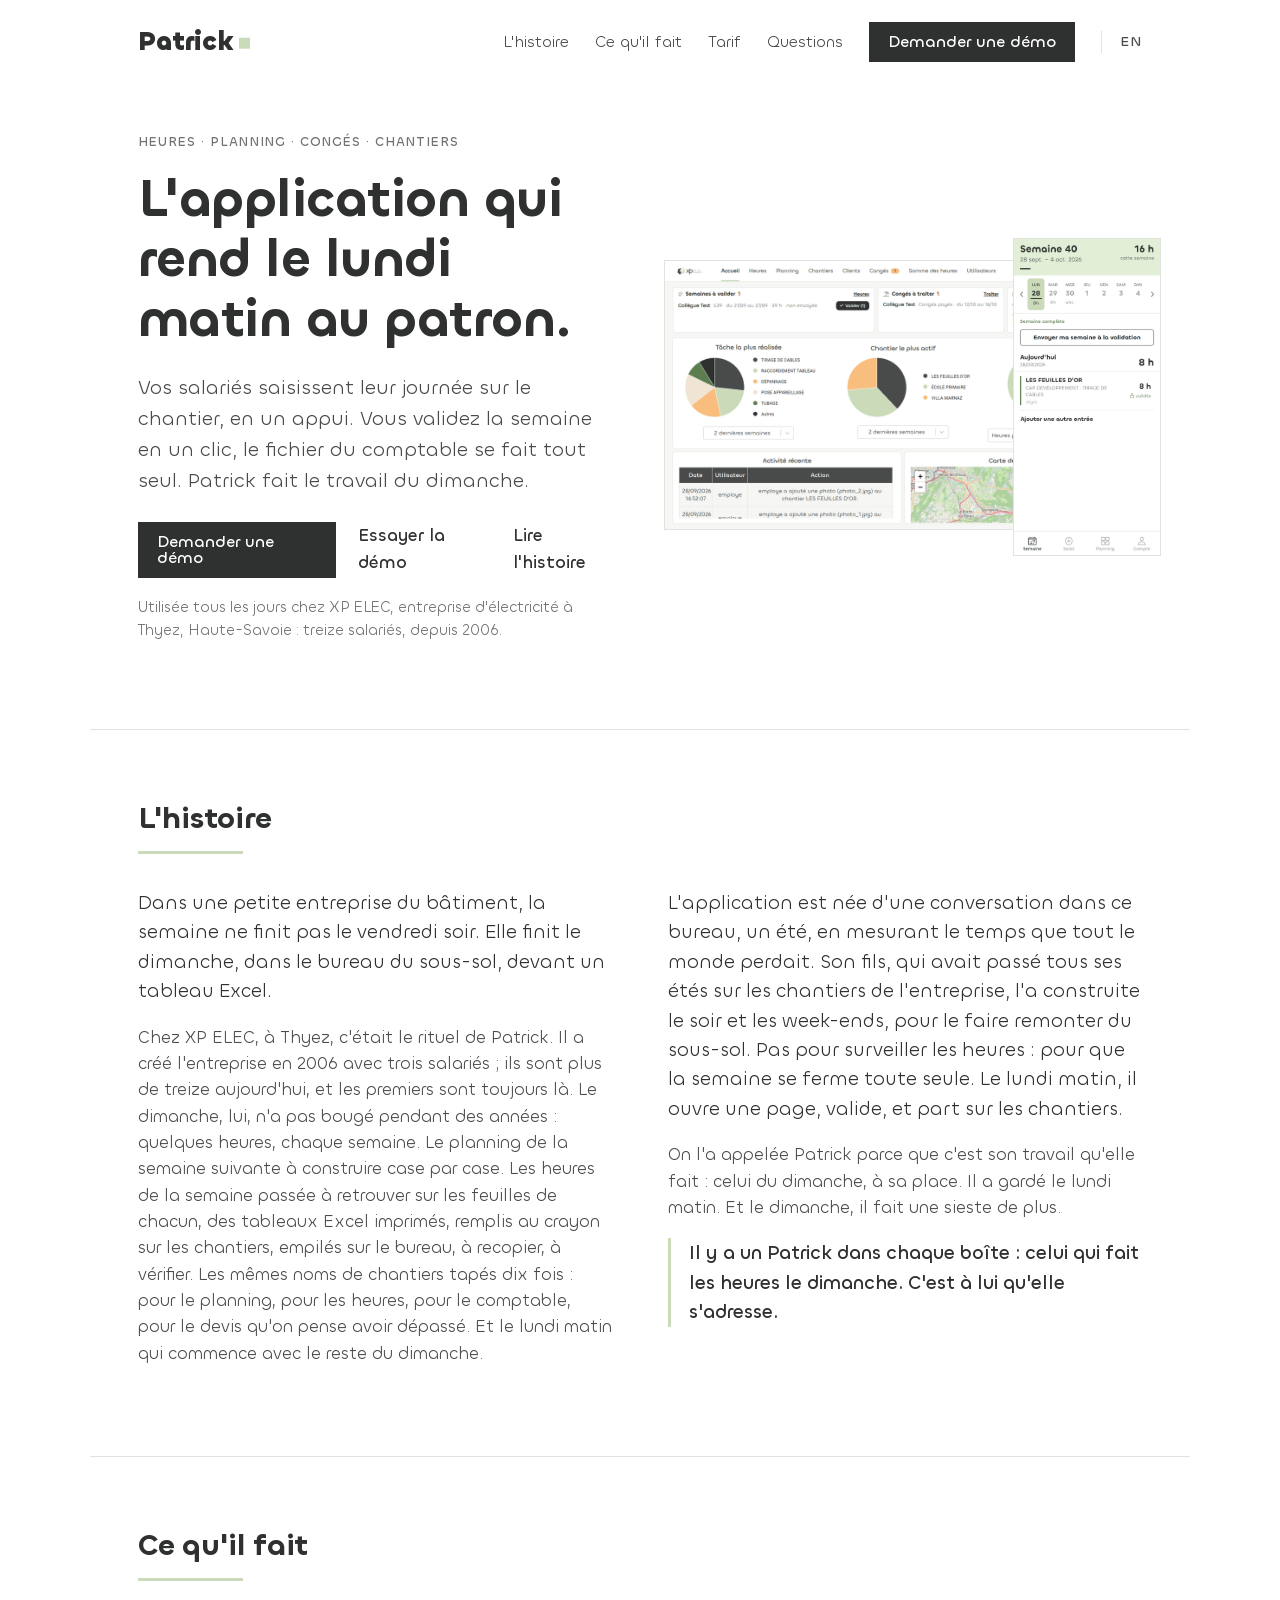
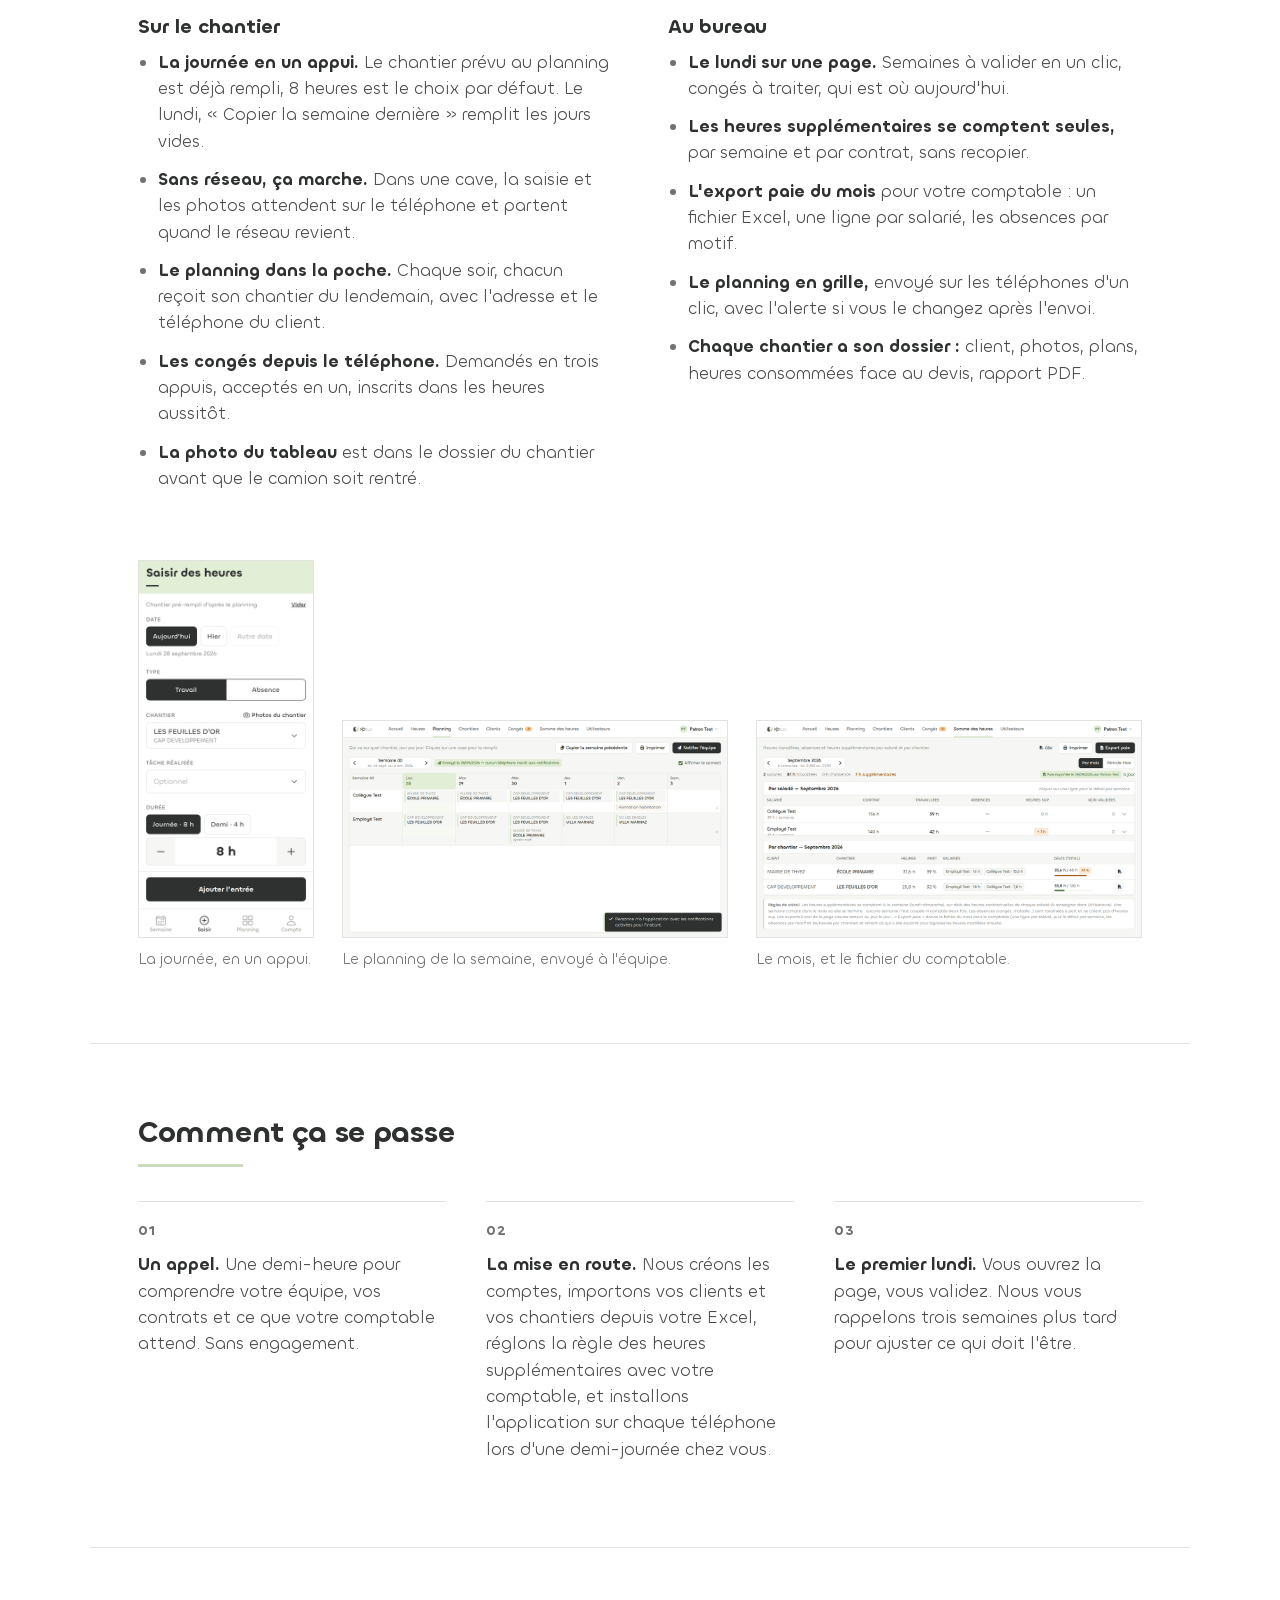
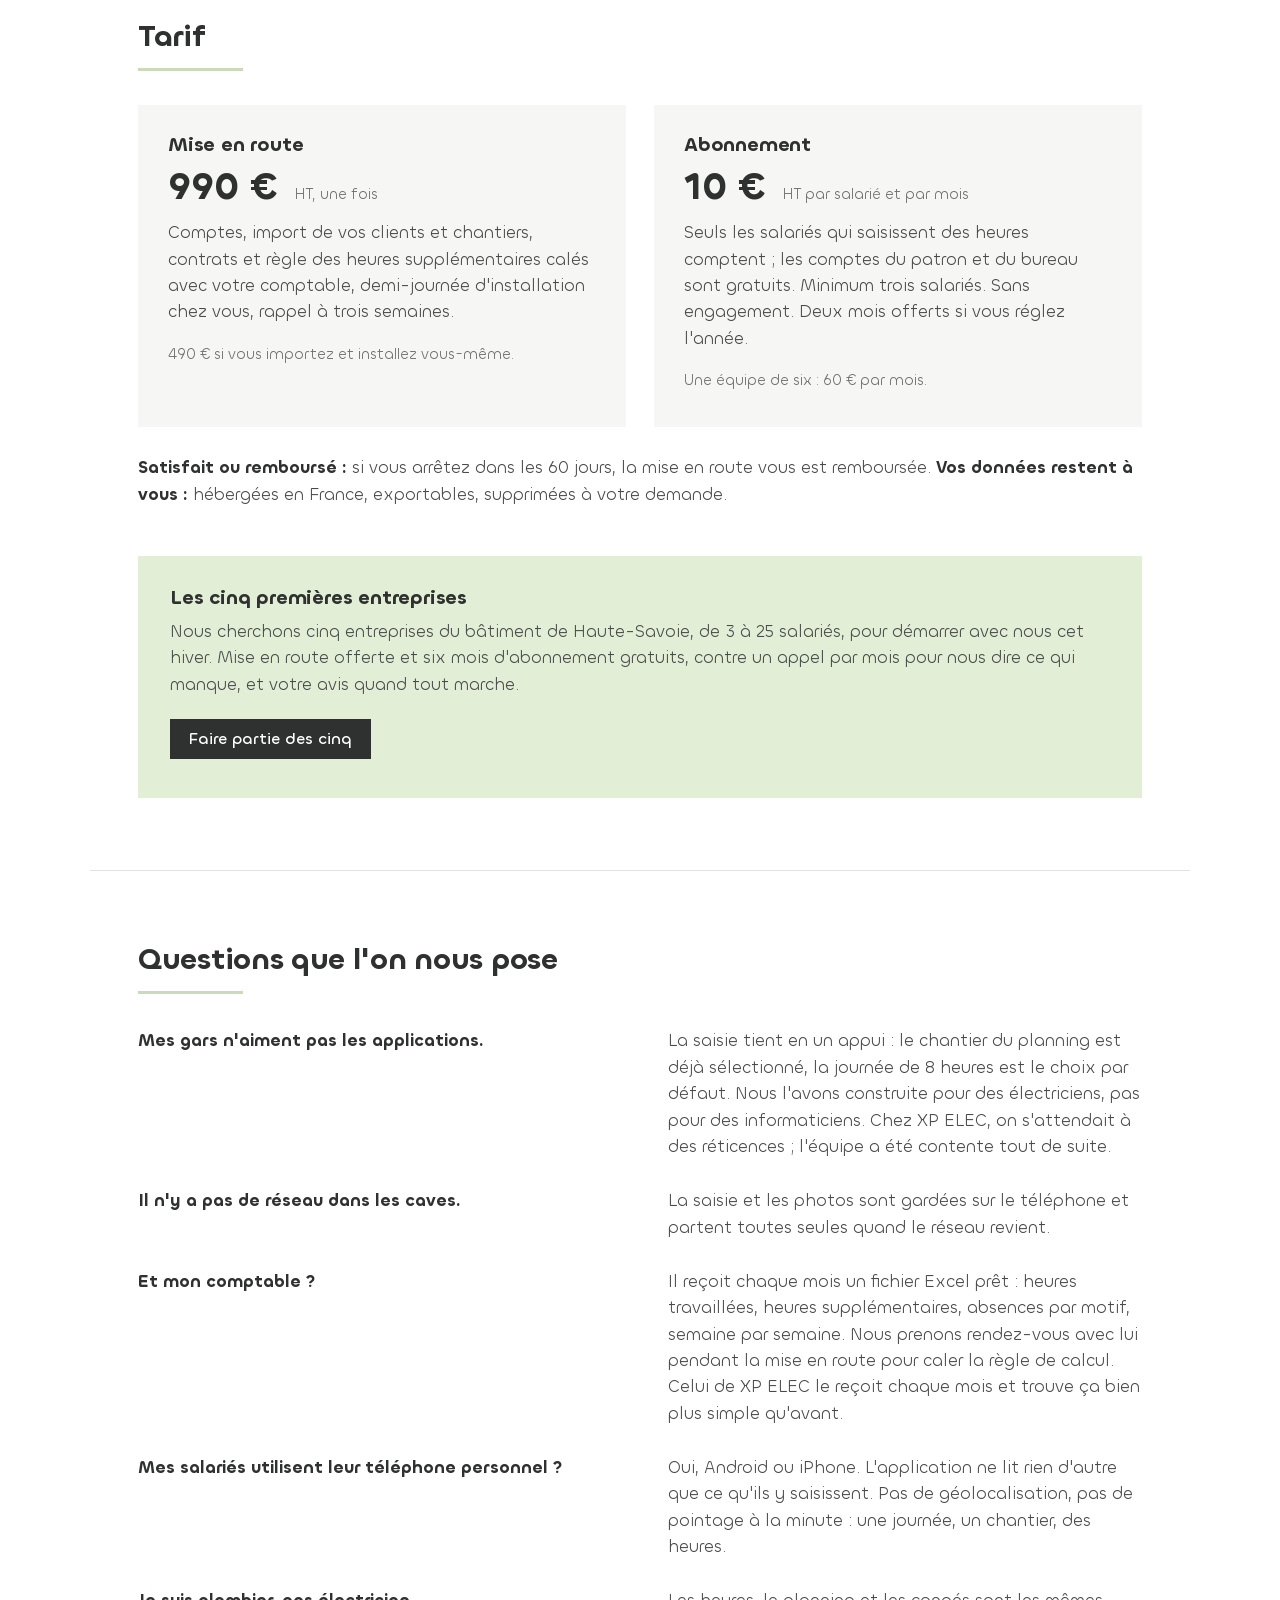
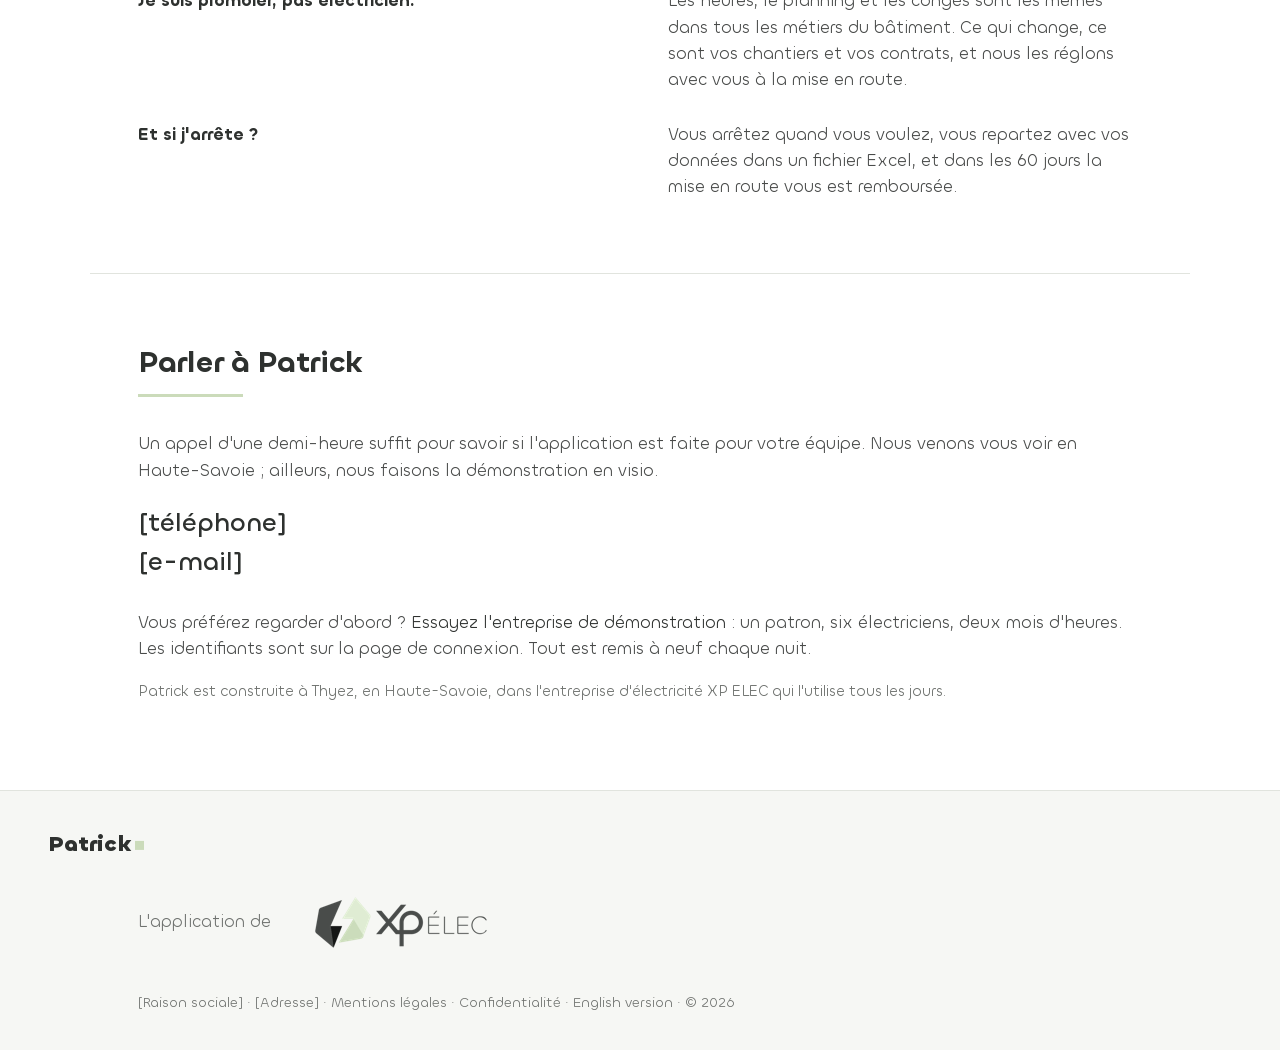
==== index.html @ a9e4f7d3 "Patrick website: FR and EN pages, style, fonts, images, 404, Vercel config, OVH FTP deploy script" ====
<!doctype html>
<html lang="fr">
<head>
<meta charset="utf-8">
<meta name="viewport" content="width=device-width, initial-scale=1">
<title>Patrick — L'application qui rend le lundi matin au patron</title>
<meta name="description" content="Patrick : les heures, le planning et les congés de votre équipe, saisis sur le chantier et validés en un clic. Construite dans une entreprise d'électricité de Haute-Savoie.">
<link rel="canonical" href="https://allopatrick.fr/">
<link rel="alternate" hreflang="fr" href="https://allopatrick.fr/">
<link rel="alternate" hreflang="en" href="https://allopatrick.fr/en/">
<link rel="stylesheet" href="style.css">
  <link rel="icon" type="image/png" href="img/favicon.png">
</head>
<body>

<header class="top">
  <a class="wordmark" href="#"><span>Patrick</span><i></i></a>
  <nav>
    <a href="#histoire">L'histoire</a>
    <a href="#fait">Ce qu'il fait</a>
    <a href="#tarif">Tarif</a>
    <a href="#questions">Questions</a>
    <a class="btn" href="#contact">Demander une démo</a>
    <a class="lang" href="en/" lang="en" title="English version">EN</a>
  </nav>
</header>

<main>

<section class="hero">
  <div class="hero-text">
    <p class="kicker">Heures · Planning · Congés · Chantiers</p>
    <h1>L'application qui rend le lundi matin au patron.</h1>
    <p class="lead">Vos salariés saisissent leur journée sur le chantier, en un appui. Vous validez la semaine en un clic, le fichier du comptable se fait tout seul. Patrick fait le travail du dimanche.</p>
    <p class="actions"><a class="btn" href="#contact">Demander une démo</a><a class="link" href="https://demo.allopatrick.fr" title="Une entreprise fictive, remise à neuf chaque nuit">Essayer la démo</a><a class="link" href="#histoire">Lire l'histoire</a></p>
    <p class="proof">Utilisée tous les jours chez XP ELEC, entreprise d'électricité à Thyez, Haute-Savoie : treize salariés, depuis 2006.</p>
  </div>
  <figure class="hero-shots">
    <img class="web" src="img/web_accueil_admin.png" alt="Le lundi matin du patron sur l'ordinateur : semaines à valider, congés à traiter, qui est où aujourd'hui" width="1100" height="618">
    <img class="phone" src="img/app_semaine.png" alt="La semaine d'un électricien sur le téléphone" width="390" height="844">
  </figure>
</section>

<section id="histoire" class="story">
  <h2>L'histoire</h2>
  <div class="cols">
    <div>
      <p>Dans une petite entreprise du bâtiment, la semaine ne finit pas le vendredi soir. Elle finit le dimanche, dans le bureau du sous-sol, devant un tableau Excel.</p>
      <p>Chez XP ELEC, à Thyez, c'était le rituel de Patrick. Il a créé l'entreprise en 2006 avec trois salariés ; ils sont plus de treize aujourd'hui, et les premiers sont toujours là. Le dimanche, lui, n'a pas bougé pendant des années : quelques heures, chaque semaine. Le planning de la semaine suivante à construire case par case. Les heures de la semaine passée à retrouver sur les feuilles de chacun, des tableaux Excel imprimés, remplis au crayon sur les chantiers, empilés sur le bureau, à recopier, à vérifier. Les mêmes noms de chantiers tapés dix fois : pour le planning, pour les heures, pour le comptable, pour le devis qu'on pense avoir dépassé. Et le lundi matin qui commence avec le reste du dimanche.</p>
    </div>
    <div>
      <p>L'application est née d'une conversation dans ce bureau, un été, en mesurant le temps que tout le monde perdait. Son fils, qui avait passé tous ses étés sur les chantiers de l'entreprise, l'a construite le soir et les week-ends, pour le faire remonter du sous-sol. Pas pour surveiller les heures : pour que la semaine se ferme toute seule. Le lundi matin, il ouvre une page, valide, et part sur les chantiers.</p>
      <p>On l'a appelée Patrick parce que c'est son travail qu'elle fait : celui du dimanche, à sa place. Il a gardé le lundi matin. Et le dimanche, il fait une sieste de plus.</p>
      <p class="pull">Il y a un Patrick dans chaque boîte : celui qui fait les heures le dimanche. C'est à lui qu'elle s'adresse.</p>
    </div>
  </div>
</section>

<section id="fait" class="does">
  <h2>Ce qu'il fait</h2>
  <div class="cols">
    <div>
      <h3>Sur le chantier</h3>
      <ul>
        <li><b>La journée en un appui.</b> Le chantier prévu au planning est déjà rempli, 8 heures est le choix par défaut. Le lundi, « Copier la semaine dernière » remplit les jours vides.</li>
        <li><b>Sans réseau, ça marche.</b> Dans une cave, la saisie et les photos attendent sur le téléphone et partent quand le réseau revient.</li>
        <li><b>Le planning dans la poche.</b> Chaque soir, chacun reçoit son chantier du lendemain, avec l'adresse et le téléphone du client.</li>
        <li><b>Les congés depuis le téléphone.</b> Demandés en trois appuis, acceptés en un, inscrits dans les heures aussitôt.</li>
        <li><b>La photo du tableau</b> est dans le dossier du chantier avant que le camion soit rentré.</li>
      </ul>
    </div>
    <div>
      <h3>Au bureau</h3>
      <ul>
        <li><b>Le lundi sur une page.</b> Semaines à valider en un clic, congés à traiter, qui est où aujourd'hui.</li>
        <li><b>Les heures supplémentaires se comptent seules,</b> par semaine et par contrat, sans recopier.</li>
        <li><b>L'export paie du mois</b> pour votre comptable : un fichier Excel, une ligne par salarié, les absences par motif.</li>
        <li><b>Le planning en grille,</b> envoyé sur les téléphones d'un clic, avec l'alerte si vous le changez après l'envoi.</li>
        <li><b>Chaque chantier a son dossier :</b> client, photos, plans, heures consommées face au devis, rapport PDF.</li>
      </ul>
    </div>
  </div>
  <div class="shots">
    <figure><img src="img/app_saisir.png" alt="Saisie d'une journée sur le téléphone" width="390" height="844"><figcaption>La journée, en un appui.</figcaption></figure>
    <figure><img src="img/web_planning_notifie.png" alt="Le planning de la semaine, envoyé à l'équipe" width="1100" height="618"><figcaption>Le planning de la semaine, envoyé à l'équipe.</figcaption></figure>
    <figure><img src="img/web_somme_exportee.png" alt="Le compte des heures du mois et l'export paie" width="1100" height="618"><figcaption>Le mois, et le fichier du comptable.</figcaption></figure>
  </div>
</section>

<section id="comment" class="steps">
  <h2>Comment ça se passe</h2>
  <ol>
    <li><b>Un appel.</b> Une demi-heure pour comprendre votre équipe, vos contrats et ce que votre comptable attend. Sans engagement.</li>
    <li><b>La mise en route.</b> Nous créons les comptes, importons vos clients et vos chantiers depuis votre Excel, réglons la règle des heures supplémentaires avec votre comptable, et installons l'application sur chaque téléphone lors d'une demi-journée chez vous.</li>
    <li><b>Le premier lundi.</b> Vous ouvrez la page, vous validez. Nous vous rappelons trois semaines plus tard pour ajuster ce qui doit l'être.</li>
  </ol>
</section>

<section id="tarif" class="pricing">
  <h2>Tarif</h2>
  <div class="cols">
    <div class="price">
      <h3>Mise en route</h3>
      <p class="amount">990 € <small>HT, une fois</small></p>
      <p>Comptes, import de vos clients et chantiers, contrats et règle des heures supplémentaires calés avec votre comptable, demi-journée d'installation chez vous, rappel à trois semaines.</p>
      <p class="note">490 € si vous importez et installez vous-même.</p>
    </div>
    <div class="price">
      <h3>Abonnement</h3>
      <p class="amount">10 € <small>HT par salarié et par mois</small></p>
      <p>Seuls les salariés qui saisissent des heures comptent ; les comptes du patron et du bureau sont gratuits. Minimum trois salariés. Sans engagement. Deux mois offerts si vous réglez l'année.</p>
      <p class="note">Une équipe de six : 60 € par mois.</p>
    </div>
  </div>
  <p class="terms"><b>Satisfait ou remboursé :</b> si vous arrêtez dans les 60 jours, la mise en route vous est remboursée. <b>Vos données restent à vous :</b> hébergées en France, exportables, supprimées à votre demande.</p>
  <div class="pilot">
    <h3>Les cinq premières entreprises</h3>
    <p>Nous cherchons cinq entreprises du bâtiment de Haute-Savoie, de 3 à 25 salariés, pour démarrer avec nous cet hiver. Mise en route offerte et six mois d'abonnement gratuits, contre un appel par mois pour nous dire ce qui manque, et votre avis quand tout marche.</p>
    <p><a class="btn" href="#contact">Faire partie des cinq</a></p>
  </div>
</section>

<section id="questions" class="faq">
  <h2>Questions que l'on nous pose</h2>
  <dl>
    <dt>Mes gars n'aiment pas les applications.</dt>
    <dd>La saisie tient en un appui : le chantier du planning est déjà sélectionné, la journée de 8 heures est le choix par défaut. Nous l'avons construite pour des électriciens, pas pour des informaticiens. Chez XP ELEC, on s'attendait à des réticences ; l'équipe a été contente tout de suite.</dd>
    <dt>Il n'y a pas de réseau dans les caves.</dt>
    <dd>La saisie et les photos sont gardées sur le téléphone et partent toutes seules quand le réseau revient.</dd>
    <dt>Et mon comptable ?</dt>
    <dd>Il reçoit chaque mois un fichier Excel prêt : heures travaillées, heures supplémentaires, absences par motif, semaine par semaine. Nous prenons rendez-vous avec lui pendant la mise en route pour caler la règle de calcul. Celui de XP ELEC le reçoit chaque mois et trouve ça bien plus simple qu'avant.</dd>
    <dt>Mes salariés utilisent leur téléphone personnel ?</dt>
    <dd>Oui, Android ou iPhone. L'application ne lit rien d'autre que ce qu'ils y saisissent. Pas de géolocalisation, pas de pointage à la minute : une journée, un chantier, des heures.</dd>
    <dt>Je suis plombier, pas électricien.</dt>
    <dd>Les heures, le planning et les congés sont les mêmes dans tous les métiers du bâtiment. Ce qui change, ce sont vos chantiers et vos contrats, et nous les réglons avec vous à la mise en route.</dd>
    <dt>Et si j'arrête ?</dt>
    <dd>Vous arrêtez quand vous voulez, vous repartez avec vos données dans un fichier Excel, et dans les 60 jours la mise en route vous est remboursée.</dd>
  </dl>
</section>

<section id="contact" class="contact">
  <h2>Parler à Patrick</h2>
  <p>Un appel d'une demi-heure suffit pour savoir si l'application est faite pour votre équipe. Nous venons vous voir en Haute-Savoie ; ailleurs, nous faisons la démonstration en visio.</p>
  <p class="big"><a href="tel:[téléphone]">[téléphone]</a><br><a href="mailto:[e-mail]">[e-mail]</a></p>
  <p>Vous préférez regarder d'abord ? <a href="https://demo.allopatrick.fr">Essayez l'entreprise de démonstration</a> : un patron, six électriciens, deux mois d'heures. Les identifiants sont sur la page de connexion. Tout est remis à neuf chaque nuit.</p>
  <p class="proof">Patrick est construite à Thyez, en Haute-Savoie, dans l'entreprise d'électricité XP ELEC qui l'utilise tous les jours.</p>
</section>

</main>

<footer>
  <div class="wordmark small"><span>Patrick</span><i></i></div>
  <p>L'application de <img src="img/logo.png" alt="XP ELEC" height="26"></p>
  <p class="fine">[Raison sociale] · [Adresse] · <a href="#">Mentions légales</a> · <a href="#">Confidentialité</a> · <a href="en/" lang="en">English version</a> · © 2026</p>
</footer>

</body>
</html>
---- style.css ----
/* Patrick — site vitrine. Charte XP ELEC mai 2025 : Chillax, gris 494B4A / 2E312F, vert pâle E2EED6. */

@font-face { font-family: "Chillax"; font-weight: 400; src: url(fonts/Chillax-Regular.woff2) format("woff2"); font-display: swap; }
@font-face { font-family: "Chillax"; font-weight: 500; src: url(fonts/Chillax-Medium.woff2) format("woff2"); font-display: swap; }
@font-face { font-family: "Chillax"; font-weight: 600; src: url(fonts/Chillax-Semibold.woff2) format("woff2"); font-display: swap; }
@font-face { font-family: "Chillax"; font-weight: 700; src: url(fonts/Chillax-Bold.woff2) format("woff2"); font-display: swap; }

:root {
  --ink: #494B4A;
  --ink-deep: #2E312F;
  --ink-soft: #6F726F;
  --line: #E1E4DE;
  --bg-soft: #F6F7F4;
  --green-pale: #E2EED6;
  --green: #CBDBBA;
  --green-deep: #5C7D4D;
  --beige: #F0E4D5;
  --white: #fff;
  --measure: 1100px;
  --gutter: clamp(16px, 4vw, 48px);
}

* { box-sizing: border-box; }
/* Les pistes 1fr ne doivent jamais être élargies par une image : min-width 0 sur les enfants des grilles. */
.hero > *, .cols > *, .shots > *, .steps li, .faq dt, .faq dd, figure { min-width: 0; }
html { scroll-behavior: smooth; }
body {
  margin: 0;
  overflow-x: clip;
  font-family: "Chillax", system-ui, sans-serif;
  font-size: 17px;
  line-height: 1.55;
  color: var(--ink);
  background: var(--white);
  -webkit-font-smoothing: antialiased;
}
a { color: var(--ink-deep); text-decoration: none; }
a:hover { text-decoration: underline; text-underline-offset: 3px; text-decoration-thickness: 1px; }
img { display: block; max-width: 100%; height: auto; }
b { font-weight: 600; color: var(--ink-deep); }
h1, h2, h3 { font-weight: 600; color: var(--ink-deep); line-height: 1.15; margin: 0; letter-spacing: -0.01em; }

/* Marque : le mot en Chillax bold + le petit carré vert, comme sur les documents. */
.wordmark { display: inline-flex; align-items: baseline; gap: 0.18em; font-weight: 700; font-size: 26px; color: var(--ink-deep); }
.wordmark i { display: inline-block; width: 0.42em; height: 0.42em; background: var(--green); transform: translateY(-0.05em); }
.wordmark.small { font-size: 22px; }
.wordmark:hover { text-decoration: none; }

/* Barre du haut */
.top {
  display: flex; align-items: center; justify-content: space-between; gap: 24px;
  max-width: var(--measure); margin: 0 auto; padding: 22px var(--gutter);
}
.top nav { display: flex; align-items: center; gap: 26px; font-size: 16px; }
.top nav a:not(.btn) { color: var(--ink); }

.btn {
  display: inline-block; padding: 11px 18px; border: 1px solid var(--ink-deep);
  background: var(--ink-deep); color: var(--white); font-weight: 500; font-size: 16px; line-height: 1;
}
.btn:hover { background: var(--ink); border-color: var(--ink); text-decoration: none; }
.link { font-weight: 500; }
.top nav .lang { color: var(--ink-soft); font-weight: 500; font-size: 14px; letter-spacing: 0.06em; border-left: 1px solid var(--line); padding-left: 18px; }

main { display: block; }
section { max-width: var(--measure); margin: 0 auto; padding: 72px var(--gutter); border-top: 1px solid var(--line); }
section h2 { font-size: 30px; margin-bottom: 8px; }
section h2::after { content: ""; display: block; width: 3.5em; height: 3px; background: var(--green); margin: 14px 0 34px; }
section h3 { font-size: 20px; margin-bottom: 12px; }
.cols { display: grid; grid-template-columns: 1fr 1fr; gap: 56px; }
p { margin: 0 0 1em; }
ul, ol { margin: 0; padding-left: 1.2em; }
li { margin-bottom: 0.7em; }
li::marker { color: var(--ink-soft); }
.proof { color: var(--ink-soft); font-size: 15px; }
.note { color: var(--ink-soft); font-size: 15px; }

/* Accueil */
.hero { border-top: 0; padding-top: 48px; display: grid; grid-template-columns: 6fr 6fr; gap: 48px; align-items: center; }
.kicker { text-transform: uppercase; letter-spacing: 0.08em; font-size: 13px; color: var(--ink-soft); font-weight: 500; margin-bottom: 18px; }
.hero h1 { font-size: clamp(34px, 4.2vw, 52px); }
.lead { font-size: 20px; margin: 22px 0 26px; }
.actions { display: flex; align-items: center; gap: 22px; margin-bottom: 18px; }
.hero-shots { position: relative; margin: 0; }
.hero-shots .web { width: 100%; border: 1px solid var(--line); }
.hero-shots .phone { position: absolute; width: 31%; right: -4%; bottom: -10%; border: 1px solid var(--line); background: var(--white); }

/* Histoire */
.story .cols p:first-child { font-size: 19px; color: var(--ink-deep); }
.pull { border-left: 3px solid var(--green); padding-left: 18px; color: var(--ink-deep); font-weight: 500; font-size: 19px; }

/* Ce qu'il fait */
.does .shots { display: grid; grid-template-columns: 1fr 2.2fr 2.2fr; gap: 28px; margin-top: 56px; align-items: end; }
.does .shots figure { margin: 0; }
.does .shots img { border: 1px solid var(--line); }
figcaption { color: var(--ink-soft); font-size: 15px; margin-top: 10px; }

/* Étapes */
.steps ol { list-style: none; padding: 0; display: grid; grid-template-columns: repeat(3, 1fr); gap: 40px; counter-reset: step; }
.steps li { counter-increment: step; border-top: 1px solid var(--line); padding-top: 18px; }
.steps li::before { content: counter(step, decimal-leading-zero); display: block; font-weight: 600; color: var(--ink-soft); font-size: 14px; letter-spacing: 0.06em; margin-bottom: 10px; }

/* Tarif */
.pricing .cols { gap: 28px; }
.price { background: var(--bg-soft); padding: 28px 30px 20px; }
.amount { font-size: 38px; font-weight: 600; color: var(--ink-deep); margin: 0 0 14px; line-height: 1; }
.amount small { font-size: 15px; font-weight: 400; color: var(--ink-soft); margin-left: 6px; }
.terms { margin-top: 28px; }
.pilot { margin-top: 48px; background: var(--green-pale); padding: 30px 32px 22px; }
.pilot h3 { margin-bottom: 10px; }
.pilot .btn { margin-top: 4px; }

/* Questions */
.faq dl { display: grid; grid-template-columns: 1fr 1fr; gap: 28px 56px; margin: 0; }
.faq dt { font-weight: 600; color: var(--ink-deep); margin-bottom: 6px; }
.faq dd { margin: 0; }

/* Contact */
.contact .big { font-size: 26px; font-weight: 500; line-height: 1.5; margin: 20px 0 28px; }

/* Pied */
footer { border-top: 1px solid var(--line); background: var(--bg-soft); }
footer > * { max-width: var(--measure); margin: 0 auto; padding: 0 var(--gutter); }
footer .wordmark { padding-top: 36px; }
footer p { display: flex; flex-wrap: wrap; align-items: center; gap: 10px; color: var(--ink-soft); margin: 10px auto 0; }
footer img { display: inline-block; }
footer .fine { font-size: 14px; padding-bottom: 36px; margin-top: 18px; display: block; }
footer .fine a { color: var(--ink-soft); }

/* Téléphone */
@media (max-width: 900px) {
  .top { flex-wrap: wrap; padding-top: 18px; }
  .top nav { width: 100%; justify-content: flex-start; gap: 18px; flex-wrap: wrap; font-size: 15px; }
  .hero, .cols, .faq dl { grid-template-columns: 1fr; }
  .hero { gap: 36px; padding-top: 28px; }
  .hero-shots { padding-bottom: 12%; margin-right: 0; }
  .hero-shots .phone { right: 0; bottom: 0; width: 34%; }
  .cols { gap: 28px; }
  .does .shots { grid-template-columns: 1fr; align-items: start; }
  .does .shots figure:first-child img { width: 60%; }
  .steps ol { grid-template-columns: 1fr; gap: 22px; }
  section { padding: 48px var(--gutter); }
  section h2 { font-size: 26px; }
  .actions { flex-wrap: wrap; gap: 16px; }
  .faq dl { gap: 6px 0; }
  .faq dd { margin-bottom: 24px; }
}
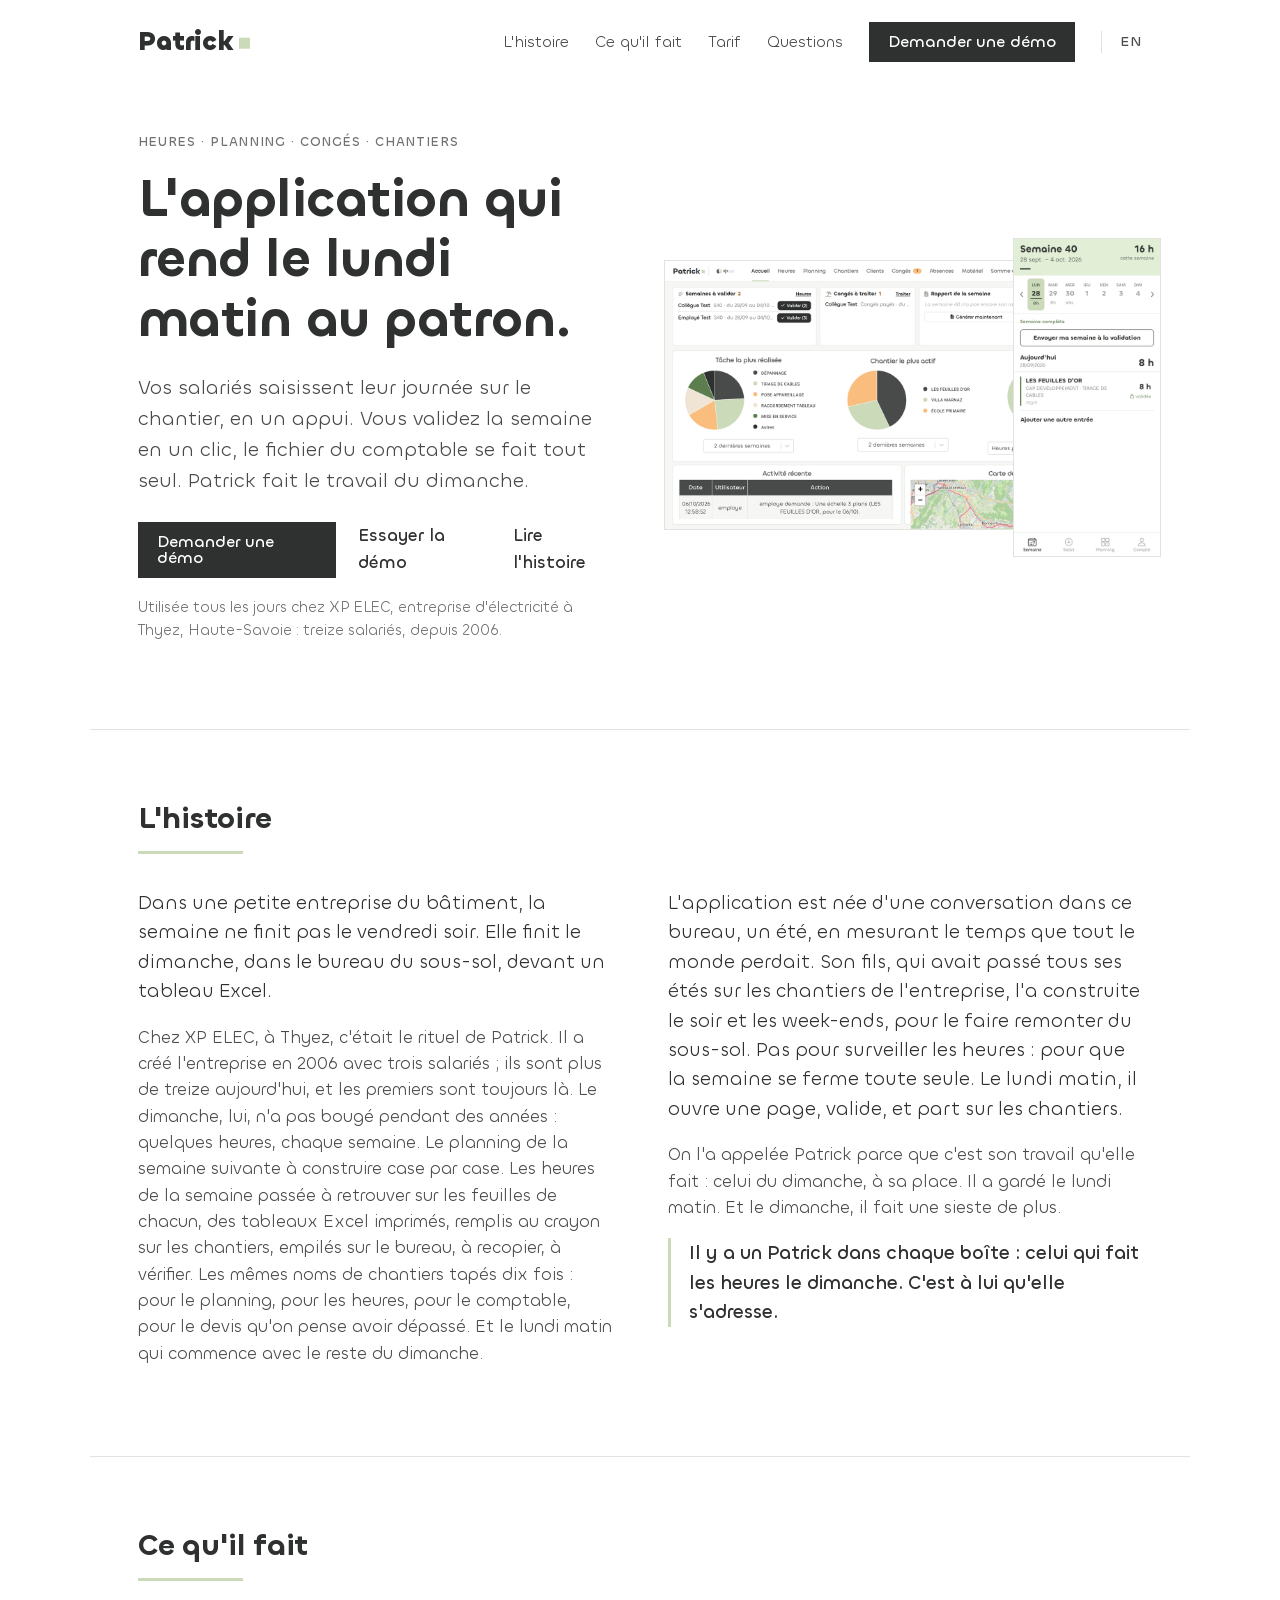
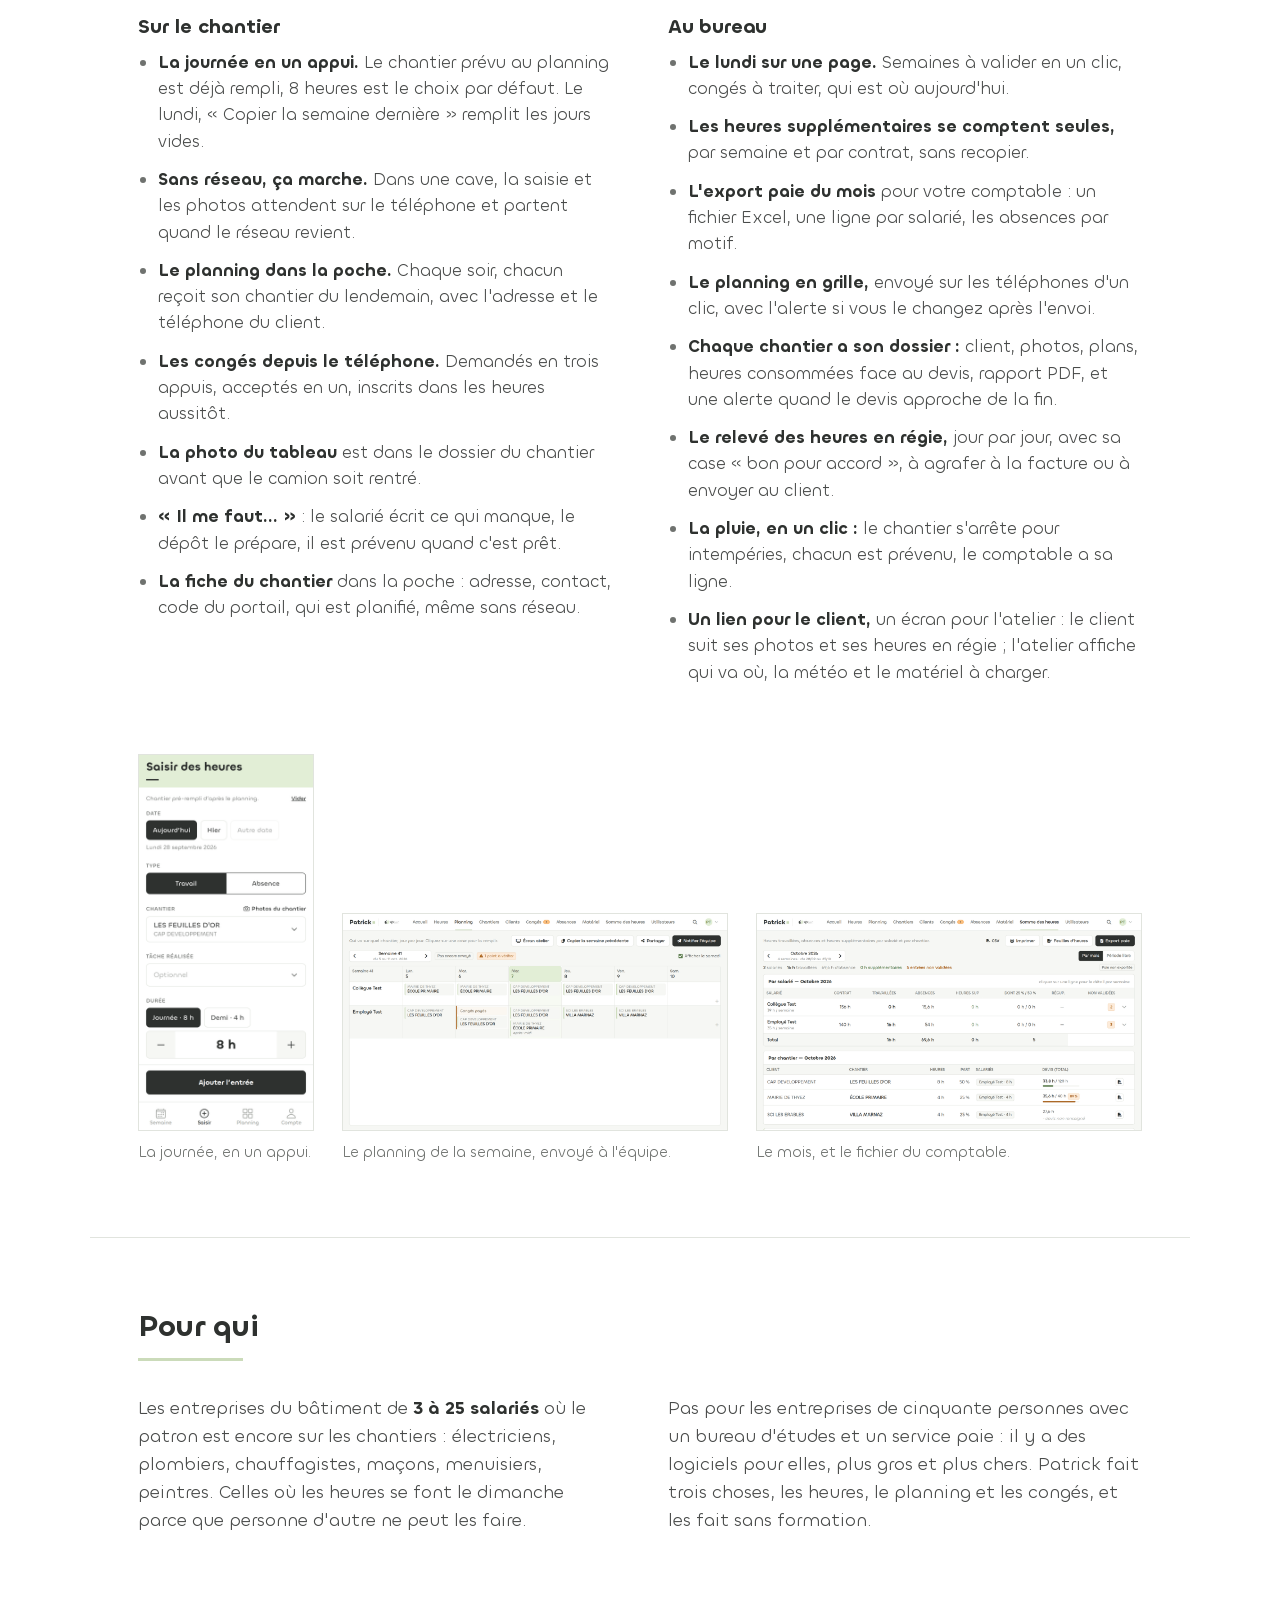
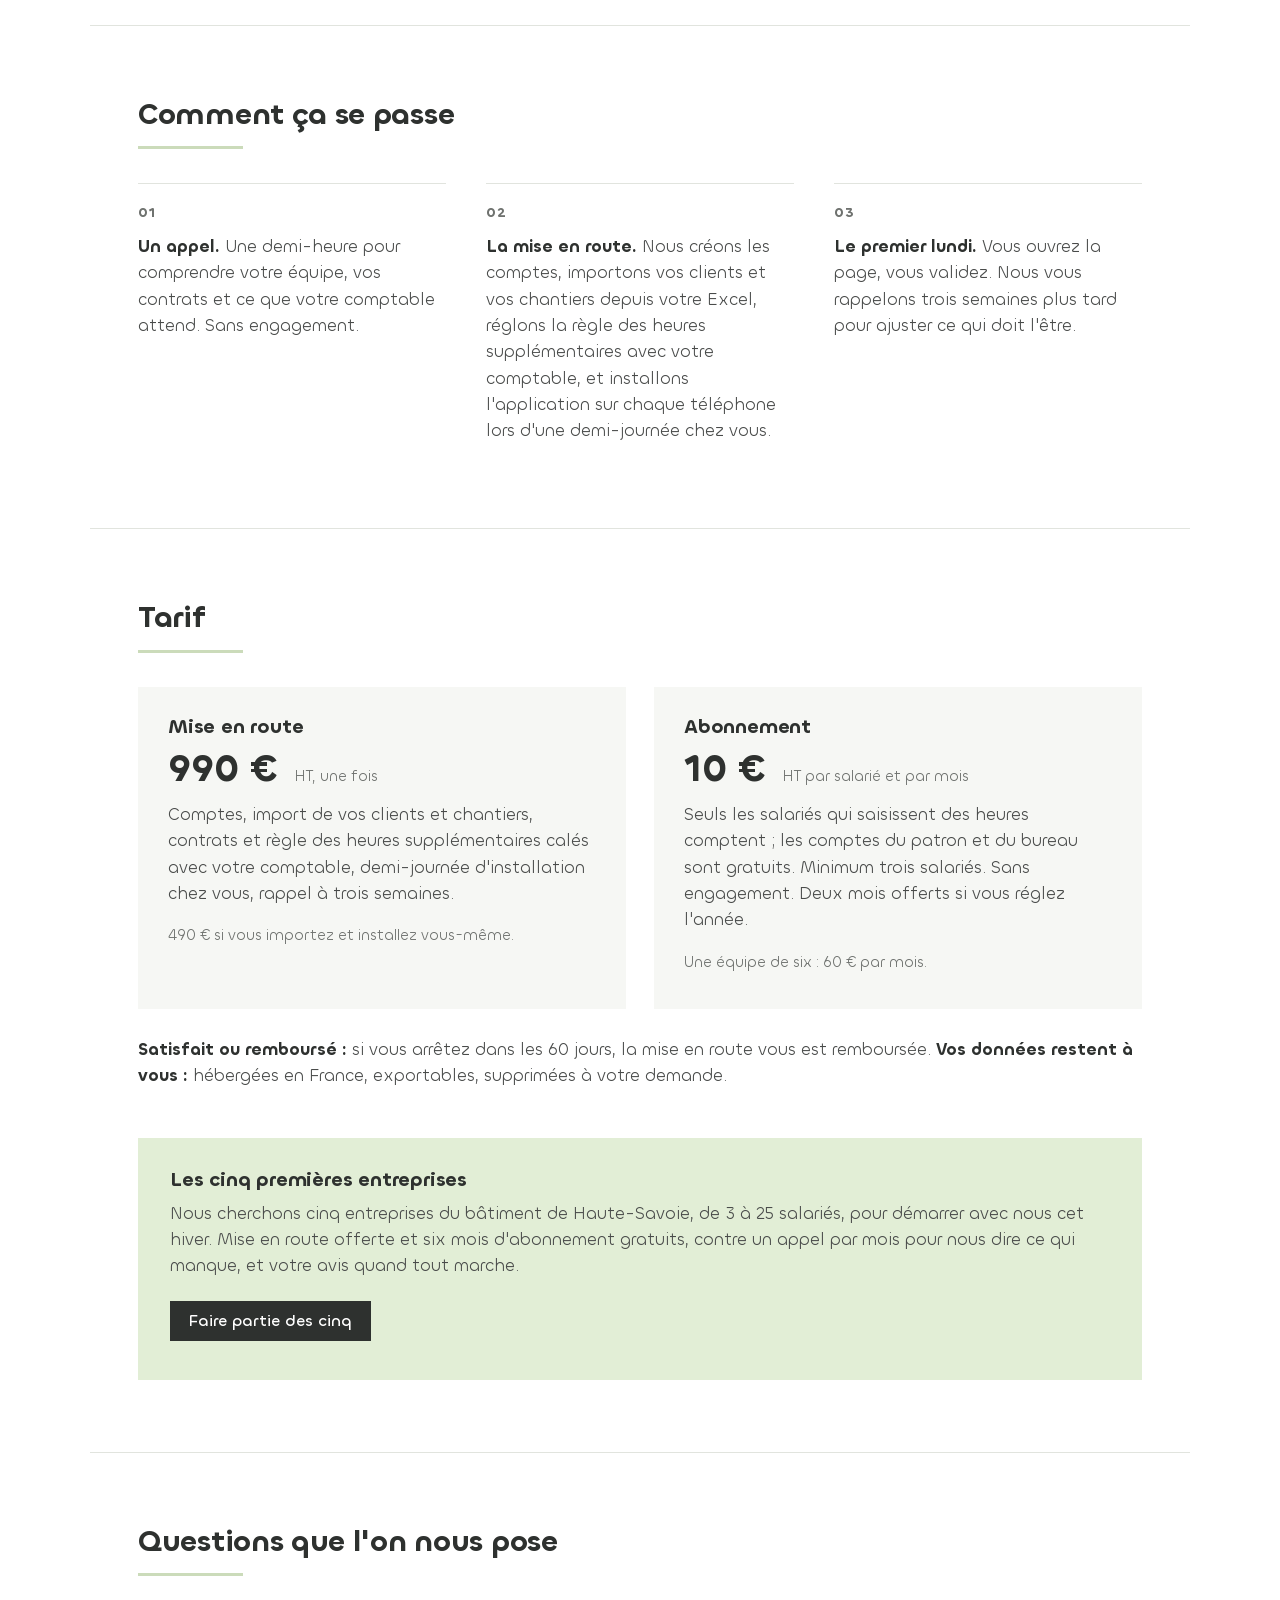
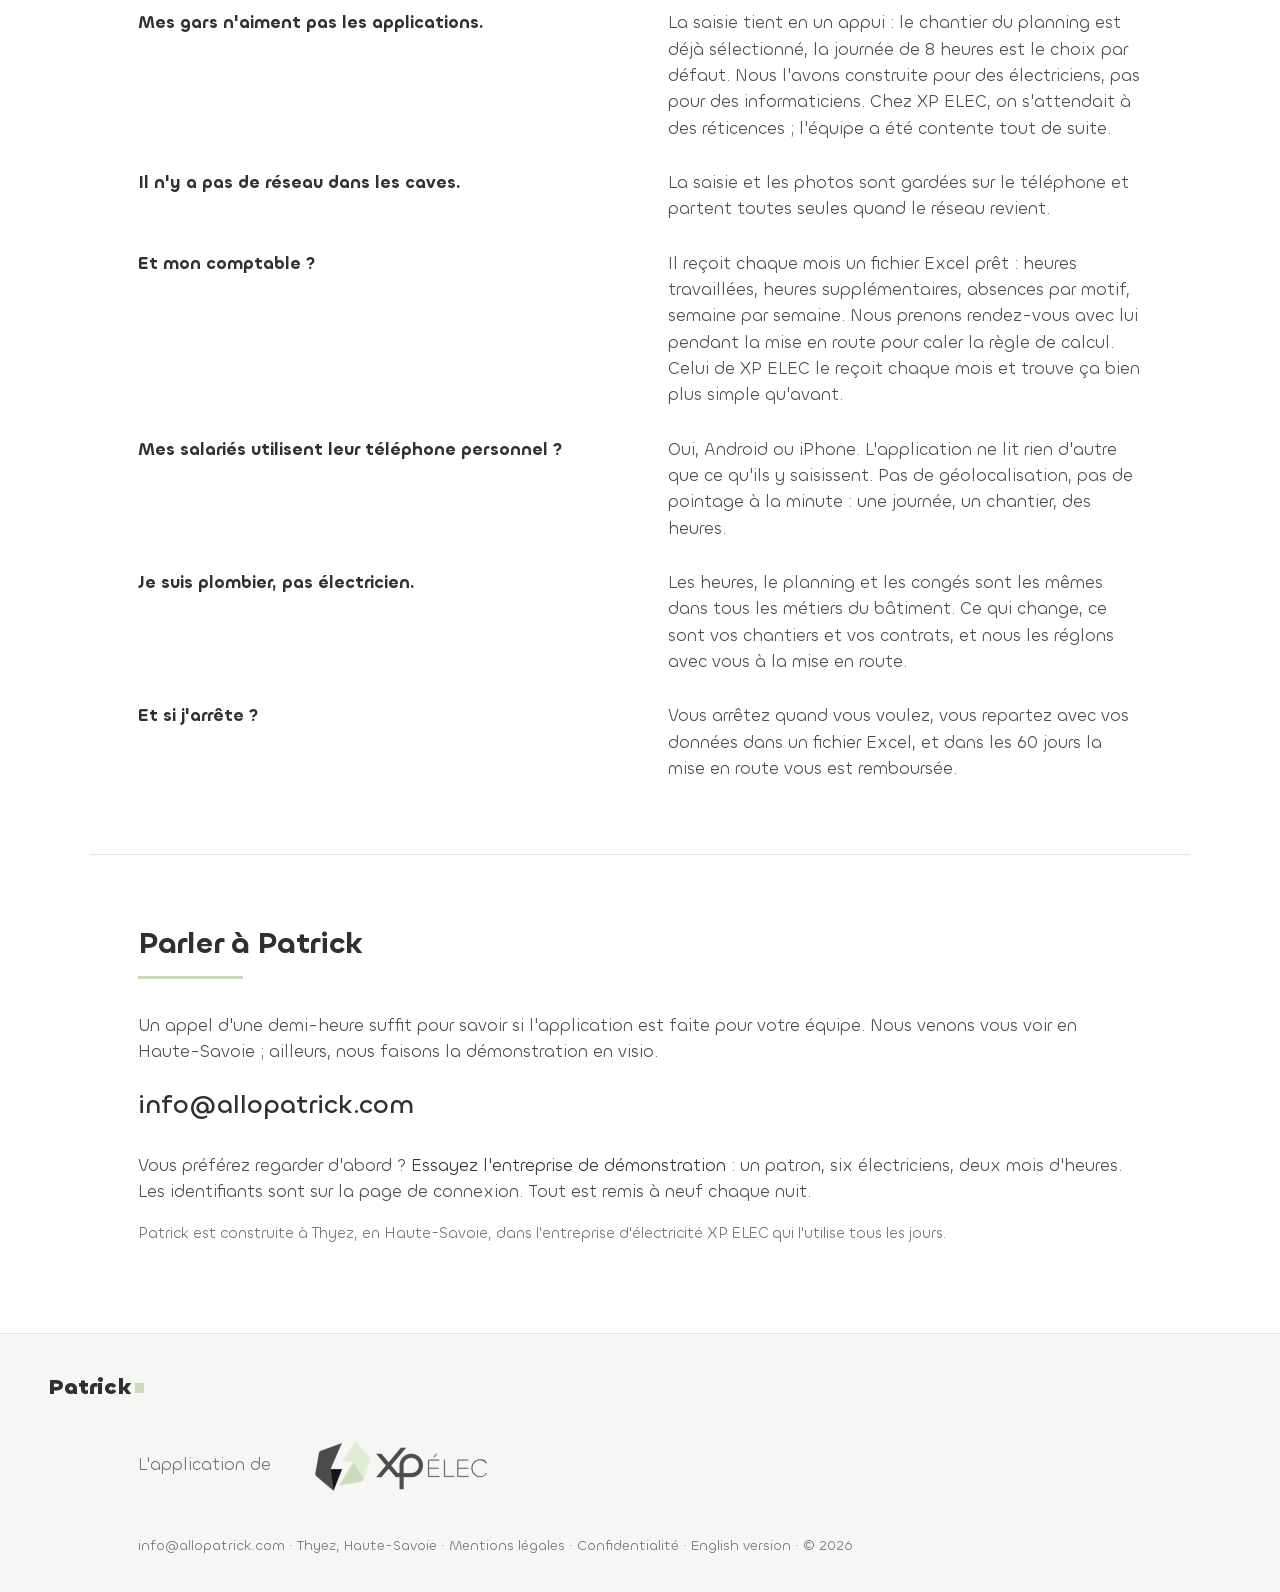
==== commit d293b81b: "Website: Patrick-branded screenshots, new feature bullets (il me faut, fiche, régie, intempéries, es" ====
--- a/index.html
+++ b/index.html
@@ -8,13 +8,23 @@
 <link rel="canonical" href="https://allopatrick.fr/">
 <link rel="alternate" hreflang="fr" href="https://allopatrick.fr/">
 <link rel="alternate" hreflang="en" href="https://allopatrick.fr/en/">
+<meta property="og:type" content="website">
+<meta property="og:title" content="Patrick — L'application qui rend le lundi matin au patron">
+<meta property="og:description" content="Les heures, le planning et les congés de votre équipe, saisis sur le chantier et validés en un clic. Construite dans une entreprise d'électricité de Haute-Savoie.">
+<meta property="og:url" content="https://allopatrick.fr/">
+<meta property="og:image" content="https://allopatrick.fr/img/og.png">
+<meta property="og:locale" content="fr_FR">
+<meta name="twitter:card" content="summary_large_image">
+<script type="application/ld+json">
+{"@context":"https://schema.org","@type":"SoftwareApplication","name":"Patrick","applicationCategory":"BusinessApplication","operatingSystem":"Android, iOS, Web","url":"https://allopatrick.fr/","description":"Heures, planning et congés pour les petites entreprises du bâtiment : saisie sur le chantier, validation en un clic, export paie.","offers":{"@type":"Offer","price":"10","priceCurrency":"EUR","description":"10 € HT par salarié et par mois"},"provider":{"@type":"Organization","name":"Patrick","email":"info@allopatrick.com","url":"https://allopatrick.fr/"}}
+</script>
 <link rel="stylesheet" href="style.css">
   <link rel="icon" type="image/png" href="img/favicon.png">
 </head>
 <body>
 
 <header class="top">
-  <a class="wordmark" href="#"><span>Patrick</span><i></i></a>
+  <a class="wordmark" href="/"><span>Patrick</span><i></i></a>
   <nav>
     <a href="#histoire">L'histoire</a>
     <a href="#fait">Ce qu'il fait</a>
@@ -36,7 +46,7 @@
     <p class="proof">Utilisée tous les jours chez XP ELEC, entreprise d'électricité à Thyez, Haute-Savoie : treize salariés, depuis 2006.</p>
   </div>
   <figure class="hero-shots">
-    <img class="web" src="img/web_accueil_admin.png" alt="Le lundi matin du patron sur l'ordinateur : semaines à valider, congés à traiter, qui est où aujourd'hui" width="1100" height="618">
+    <img class="web" src="img/web_accueil_admin.png" alt="Le lundi matin du patron sur l'ordinateur : semaines à valider, congés à traiter, qui est où aujourd'hui" width="1366" height="768" fetchpriority="high">
     <img class="phone" src="img/app_semaine.png" alt="La semaine d'un électricien sur le téléphone" width="390" height="844">
   </figure>
 </section>
@@ -67,6 +77,8 @@
         <li><b>Le planning dans la poche.</b> Chaque soir, chacun reçoit son chantier du lendemain, avec l'adresse et le téléphone du client.</li>
         <li><b>Les congés depuis le téléphone.</b> Demandés en trois appuis, acceptés en un, inscrits dans les heures aussitôt.</li>
         <li><b>La photo du tableau</b> est dans le dossier du chantier avant que le camion soit rentré.</li>
+        <li><b>« Il me faut… »</b> : le salarié écrit ce qui manque, le dépôt le prépare, il est prévenu quand c'est prêt.</li>
+        <li><b>La fiche du chantier</b> dans la poche : adresse, contact, code du portail, qui est planifié, même sans réseau.</li>
       </ul>
     </div>
     <div>
@@ -76,14 +88,29 @@
         <li><b>Les heures supplémentaires se comptent seules,</b> par semaine et par contrat, sans recopier.</li>
         <li><b>L'export paie du mois</b> pour votre comptable : un fichier Excel, une ligne par salarié, les absences par motif.</li>
         <li><b>Le planning en grille,</b> envoyé sur les téléphones d'un clic, avec l'alerte si vous le changez après l'envoi.</li>
-        <li><b>Chaque chantier a son dossier :</b> client, photos, plans, heures consommées face au devis, rapport PDF.</li>
+        <li><b>Chaque chantier a son dossier :</b> client, photos, plans, heures consommées face au devis, rapport PDF, et une alerte quand le devis approche de la fin.</li>
+        <li><b>Le relevé des heures en régie,</b> jour par jour, avec sa case « bon pour accord », à agrafer à la facture ou à envoyer au client.</li>
+        <li><b>La pluie, en un clic :</b> le chantier s'arrête pour intempéries, chacun est prévenu, le comptable a sa ligne.</li>
+        <li><b>Un lien pour le client,</b> un écran pour l'atelier : le client suit ses photos et ses heures en régie ; l'atelier affiche qui va où, la météo et le matériel à charger.</li>
       </ul>
     </div>
   </div>
   <div class="shots">
-    <figure><img src="img/app_saisir.png" alt="Saisie d'une journée sur le téléphone" width="390" height="844"><figcaption>La journée, en un appui.</figcaption></figure>
-    <figure><img src="img/web_planning_notifie.png" alt="Le planning de la semaine, envoyé à l'équipe" width="1100" height="618"><figcaption>Le planning de la semaine, envoyé à l'équipe.</figcaption></figure>
-    <figure><img src="img/web_somme_exportee.png" alt="Le compte des heures du mois et l'export paie" width="1100" height="618"><figcaption>Le mois, et le fichier du comptable.</figcaption></figure>
+    <figure><img src="img/app_saisir.png" alt="Saisie d'une journée sur le téléphone" width="390" height="844" loading="lazy"><figcaption>La journée, en un appui.</figcaption></figure>
+    <figure><img src="img/web_planning_notifie.png" alt="Le planning de la semaine, envoyé à l'équipe" width="1366" height="768" loading="lazy"><figcaption>Le planning de la semaine, envoyé à l'équipe.</figcaption></figure>
+    <figure><img src="img/web_somme_exportee.png" alt="Le compte des heures du mois et l'export paie" width="1366" height="768" loading="lazy"><figcaption>Le mois, et le fichier du comptable.</figcaption></figure>
+  </div>
+</section>
+
+<section id="pourqui" class="who">
+  <h2>Pour qui</h2>
+  <div class="cols">
+    <div>
+      <p>Les entreprises du bâtiment de <b>3 à 25 salariés</b> où le patron est encore sur les chantiers : électriciens, plombiers, chauffagistes, maçons, menuisiers, peintres. Celles où les heures se font le dimanche parce que personne d'autre ne peut les faire.</p>
+    </div>
+    <div>
+      <p>Pas pour les entreprises de cinquante personnes avec un bureau d'études et un service paie : il y a des logiciels pour elles, plus gros et plus chers. Patrick fait trois choses, les heures, le planning et les congés, et les fait sans formation.</p>
+    </div>
   </div>
 </section>
 
@@ -141,7 +168,7 @@
 <section id="contact" class="contact">
   <h2>Parler à Patrick</h2>
   <p>Un appel d'une demi-heure suffit pour savoir si l'application est faite pour votre équipe. Nous venons vous voir en Haute-Savoie ; ailleurs, nous faisons la démonstration en visio.</p>
-  <p class="big"><a href="tel:[téléphone]">[téléphone]</a><br><a href="mailto:[e-mail]">[e-mail]</a></p>
+  <p class="big"><a href="mailto:info@allopatrick.com">info@allopatrick.com</a></p>
   <p>Vous préférez regarder d'abord ? <a href="https://demo.allopatrick.fr">Essayez l'entreprise de démonstration</a> : un patron, six électriciens, deux mois d'heures. Les identifiants sont sur la page de connexion. Tout est remis à neuf chaque nuit.</p>
   <p class="proof">Patrick est construite à Thyez, en Haute-Savoie, dans l'entreprise d'électricité XP ELEC qui l'utilise tous les jours.</p>
 </section>
@@ -151,7 +178,7 @@
 <footer>
   <div class="wordmark small"><span>Patrick</span><i></i></div>
   <p>L'application de <img src="img/logo.png" alt="XP ELEC" height="26"></p>
-  <p class="fine">[Raison sociale] · [Adresse] · <a href="#">Mentions légales</a> · <a href="#">Confidentialité</a> · <a href="en/" lang="en">English version</a> · © 2026</p>
+  <p class="fine"><a href="mailto:info@allopatrick.com">info@allopatrick.com</a> · Thyez, Haute-Savoie · <a href="mentions-legales.html">Mentions légales</a> · <a href="confidentialite.html">Confidentialité</a> · <a href="en/" lang="en">English version</a> · © 2026</p>
 </footer>
 
 </body>
--- a/style.css
+++ b/style.css
@@ -95,6 +95,14 @@
 .does .shots img { border: 1px solid var(--line); }
 figcaption { color: var(--ink-soft); font-size: 15px; margin-top: 10px; }
 
+/* Pour qui */
+.who .cols p { font-size: 18px; }
+
+/* Pages légales */
+.legal { max-width: 760px; }
+.legal h3 { margin-top: 28px; }
+.legal p, .legal li { font-size: 16px; }
+
 /* Étapes */
 .steps ol { list-style: none; padding: 0; display: grid; grid-template-columns: repeat(3, 1fr); gap: 40px; counter-reset: step; }
 .steps li { counter-increment: step; border-top: 1px solid var(--line); padding-top: 18px; }
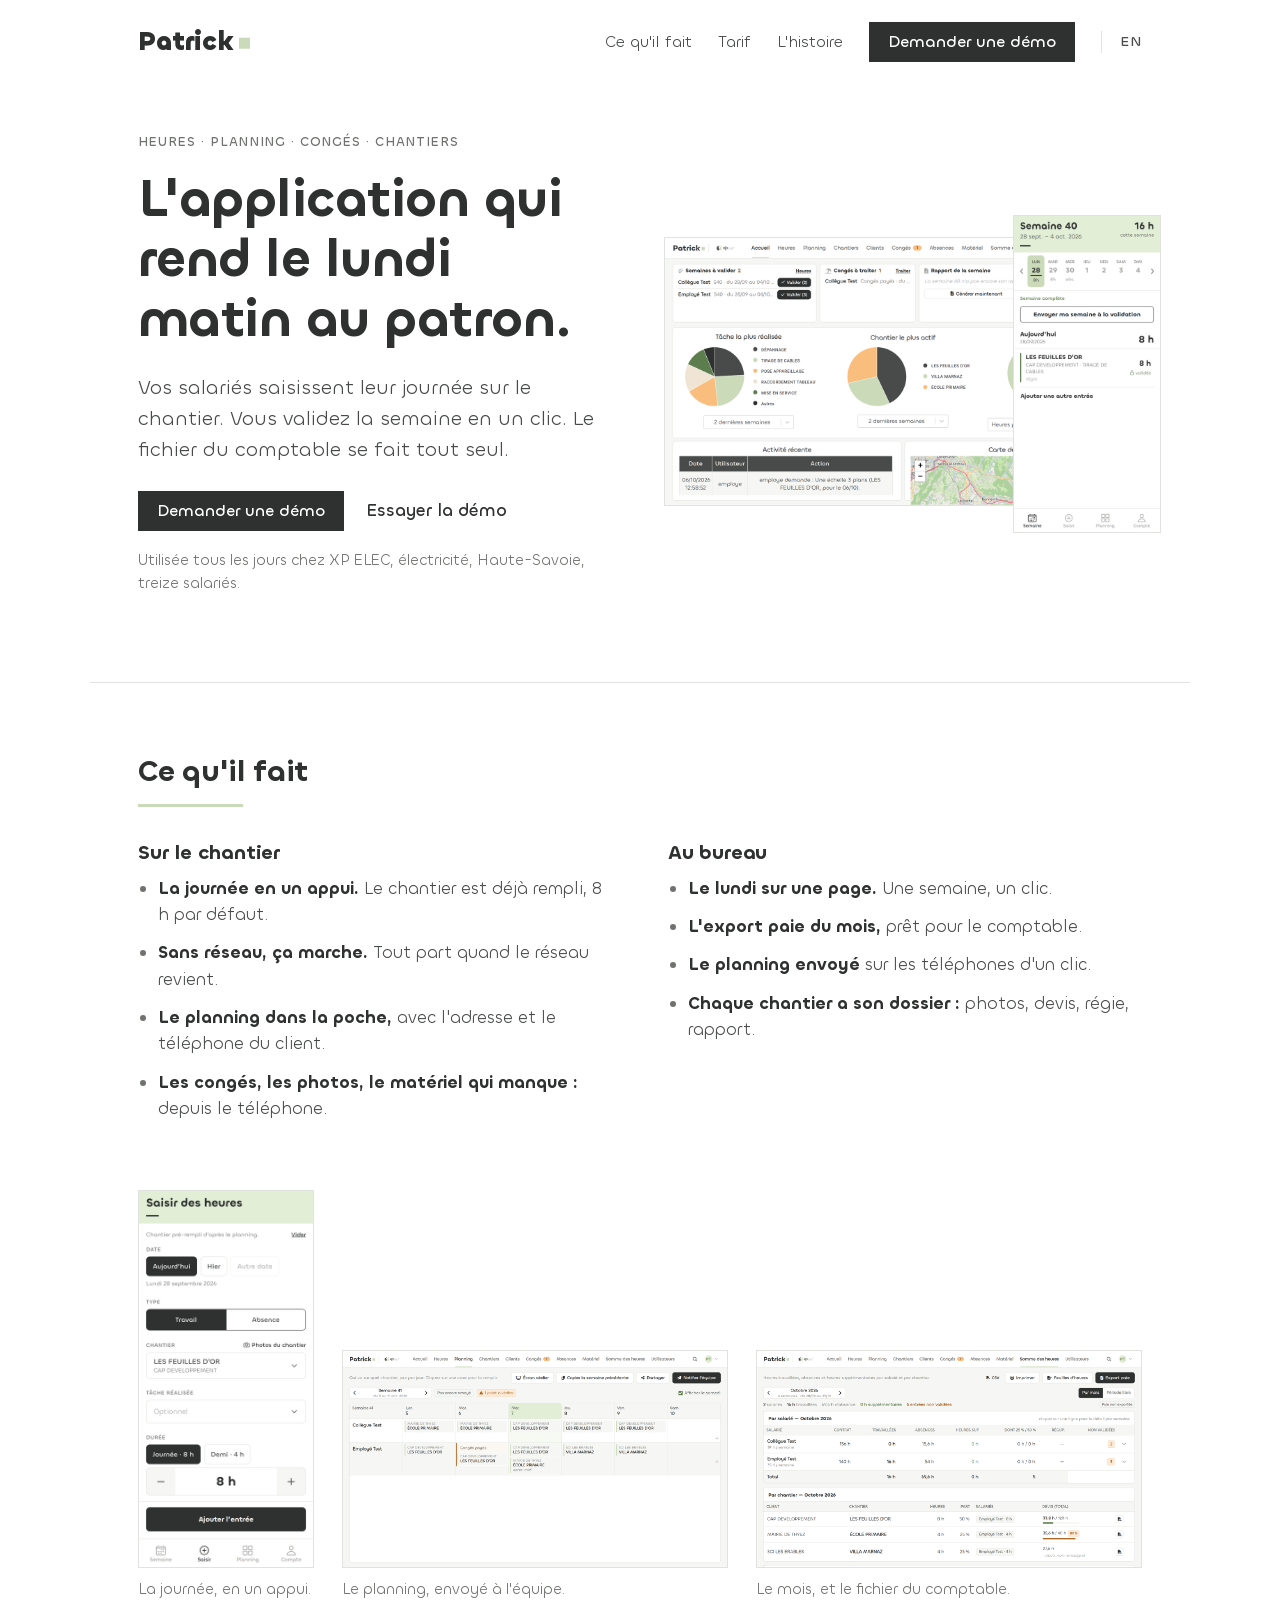
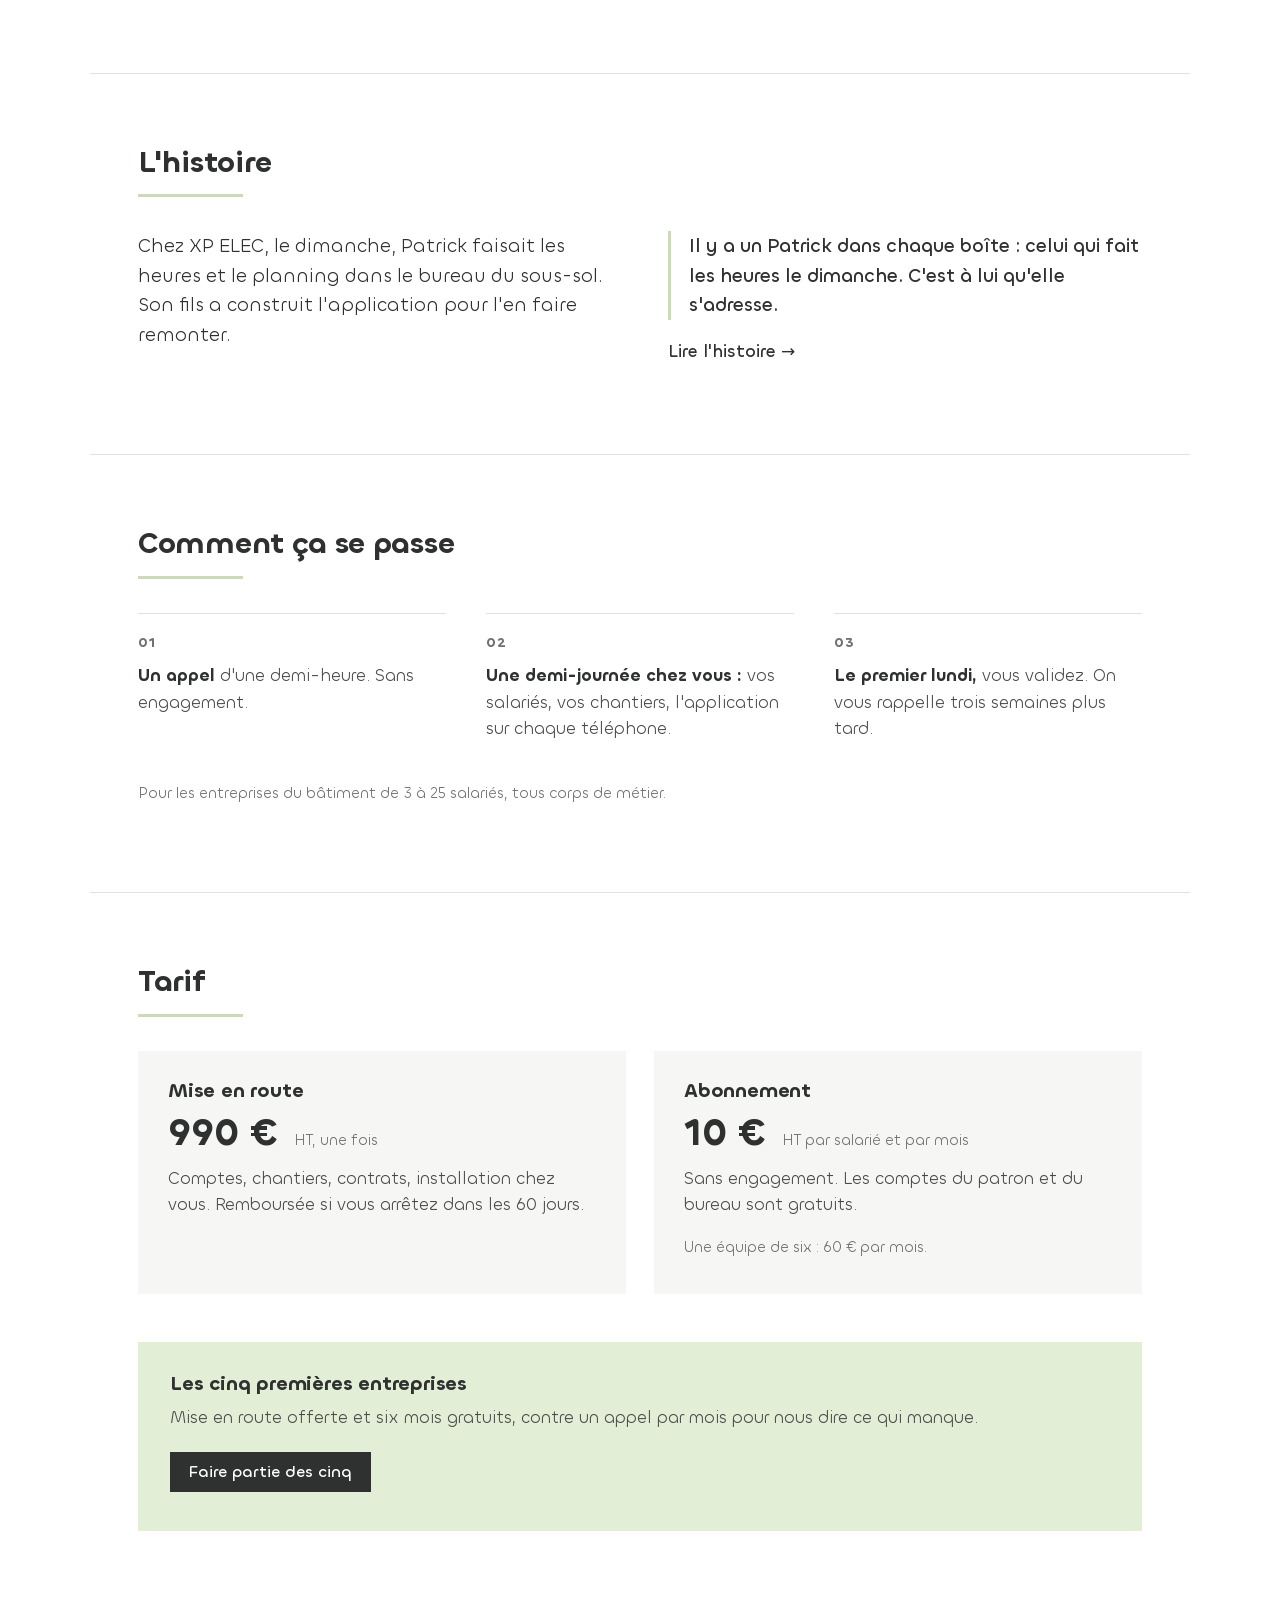
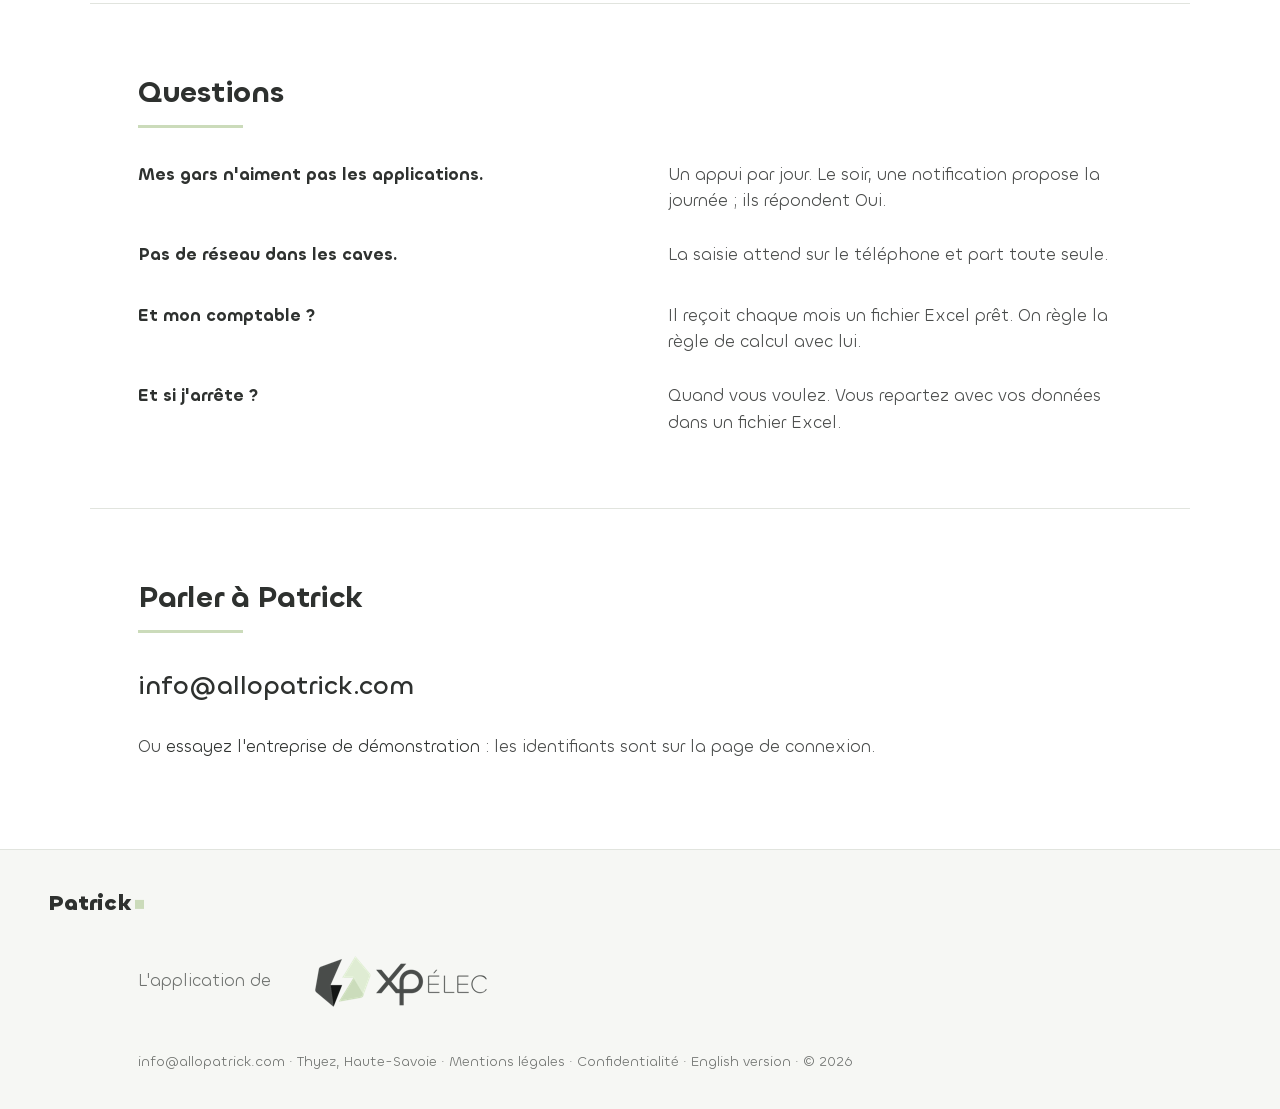
==== commit c5d9d524: "Shorter site: one line per idea, four questions, the full story on its own page (histoire.html / en/" ====
--- a/index.html
+++ b/index.html
@@ -26,10 +26,9 @@
 <header class="top">
   <a class="wordmark" href="/"><span>Patrick</span><i></i></a>
   <nav>
-    <a href="#histoire">L'histoire</a>
     <a href="#fait">Ce qu'il fait</a>
     <a href="#tarif">Tarif</a>
-    <a href="#questions">Questions</a>
+    <a href="histoire.html">L'histoire</a>
     <a class="btn" href="#contact">Demander une démo</a>
     <a class="lang" href="en/" lang="en" title="English version">EN</a>
   </nav>
@@ -41,29 +40,14 @@
   <div class="hero-text">
     <p class="kicker">Heures · Planning · Congés · Chantiers</p>
     <h1>L'application qui rend le lundi matin au patron.</h1>
-    <p class="lead">Vos salariés saisissent leur journée sur le chantier, en un appui. Vous validez la semaine en un clic, le fichier du comptable se fait tout seul. Patrick fait le travail du dimanche.</p>
-    <p class="actions"><a class="btn" href="#contact">Demander une démo</a><a class="link" href="https://demo.allopatrick.fr" title="Une entreprise fictive, remise à neuf chaque nuit">Essayer la démo</a><a class="link" href="#histoire">Lire l'histoire</a></p>
-    <p class="proof">Utilisée tous les jours chez XP ELEC, entreprise d'électricité à Thyez, Haute-Savoie : treize salariés, depuis 2006.</p>
+    <p class="lead">Vos salariés saisissent leur journée sur le chantier. Vous validez la semaine en un clic. Le fichier du comptable se fait tout seul.</p>
+    <p class="actions"><a class="btn" href="#contact">Demander une démo</a><a class="link" href="https://demo.allopatrick.fr">Essayer la démo</a></p>
+    <p class="proof">Utilisée tous les jours chez XP ELEC, électricité, Haute-Savoie, treize salariés.</p>
   </div>
   <figure class="hero-shots">
-    <img class="web" src="img/web_accueil_admin.png" alt="Le lundi matin du patron sur l'ordinateur : semaines à valider, congés à traiter, qui est où aujourd'hui" width="1366" height="768" fetchpriority="high">
+    <img class="web" src="img/web_accueil_admin.png" alt="Le lundi matin du patron : semaines à valider, congés à traiter, qui est où" width="1366" height="768" fetchpriority="high">
     <img class="phone" src="img/app_semaine.png" alt="La semaine d'un électricien sur le téléphone" width="390" height="844">
   </figure>
-</section>
-
-<section id="histoire" class="story">
-  <h2>L'histoire</h2>
-  <div class="cols">
-    <div>
-      <p>Dans une petite entreprise du bâtiment, la semaine ne finit pas le vendredi soir. Elle finit le dimanche, dans le bureau du sous-sol, devant un tableau Excel.</p>
-      <p>Chez XP ELEC, à Thyez, c'était le rituel de Patrick. Il a créé l'entreprise en 2006 avec trois salariés ; ils sont plus de treize aujourd'hui, et les premiers sont toujours là. Le dimanche, lui, n'a pas bougé pendant des années : quelques heures, chaque semaine. Le planning de la semaine suivante à construire case par case. Les heures de la semaine passée à retrouver sur les feuilles de chacun, des tableaux Excel imprimés, remplis au crayon sur les chantiers, empilés sur le bureau, à recopier, à vérifier. Les mêmes noms de chantiers tapés dix fois : pour le planning, pour les heures, pour le comptable, pour le devis qu'on pense avoir dépassé. Et le lundi matin qui commence avec le reste du dimanche.</p>
-    </div>
-    <div>
-      <p>L'application est née d'une conversation dans ce bureau, un été, en mesurant le temps que tout le monde perdait. Son fils, qui avait passé tous ses étés sur les chantiers de l'entreprise, l'a construite le soir et les week-ends, pour le faire remonter du sous-sol. Pas pour surveiller les heures : pour que la semaine se ferme toute seule. Le lundi matin, il ouvre une page, valide, et part sur les chantiers.</p>
-      <p>On l'a appelée Patrick parce que c'est son travail qu'elle fait : celui du dimanche, à sa place. Il a gardé le lundi matin. Et le dimanche, il fait une sieste de plus.</p>
-      <p class="pull">Il y a un Patrick dans chaque boîte : celui qui fait les heures le dimanche. C'est à lui qu'elle s'adresse.</p>
-    </div>
-  </div>
 </section>
 
 <section id="fait" class="does">
@@ -72,44 +56,38 @@
     <div>
       <h3>Sur le chantier</h3>
       <ul>
-        <li><b>La journée en un appui.</b> Le chantier prévu au planning est déjà rempli, 8 heures est le choix par défaut. Le lundi, « Copier la semaine dernière » remplit les jours vides.</li>
-        <li><b>Sans réseau, ça marche.</b> Dans une cave, la saisie et les photos attendent sur le téléphone et partent quand le réseau revient.</li>
-        <li><b>Le planning dans la poche.</b> Chaque soir, chacun reçoit son chantier du lendemain, avec l'adresse et le téléphone du client.</li>
-        <li><b>Les congés depuis le téléphone.</b> Demandés en trois appuis, acceptés en un, inscrits dans les heures aussitôt.</li>
-        <li><b>La photo du tableau</b> est dans le dossier du chantier avant que le camion soit rentré.</li>
-        <li><b>« Il me faut… »</b> : le salarié écrit ce qui manque, le dépôt le prépare, il est prévenu quand c'est prêt.</li>
-        <li><b>La fiche du chantier</b> dans la poche : adresse, contact, code du portail, qui est planifié, même sans réseau.</li>
+        <li><b>La journée en un appui.</b> Le chantier est déjà rempli, 8 h par défaut.</li>
+        <li><b>Sans réseau, ça marche.</b> Tout part quand le réseau revient.</li>
+        <li><b>Le planning dans la poche,</b> avec l'adresse et le téléphone du client.</li>
+        <li><b>Les congés, les photos, le matériel qui manque :</b> depuis le téléphone.</li>
       </ul>
     </div>
     <div>
       <h3>Au bureau</h3>
       <ul>
-        <li><b>Le lundi sur une page.</b> Semaines à valider en un clic, congés à traiter, qui est où aujourd'hui.</li>
-        <li><b>Les heures supplémentaires se comptent seules,</b> par semaine et par contrat, sans recopier.</li>
-        <li><b>L'export paie du mois</b> pour votre comptable : un fichier Excel, une ligne par salarié, les absences par motif.</li>
-        <li><b>Le planning en grille,</b> envoyé sur les téléphones d'un clic, avec l'alerte si vous le changez après l'envoi.</li>
-        <li><b>Chaque chantier a son dossier :</b> client, photos, plans, heures consommées face au devis, rapport PDF, et une alerte quand le devis approche de la fin.</li>
-        <li><b>Le relevé des heures en régie,</b> jour par jour, avec sa case « bon pour accord », à agrafer à la facture ou à envoyer au client.</li>
-        <li><b>La pluie, en un clic :</b> le chantier s'arrête pour intempéries, chacun est prévenu, le comptable a sa ligne.</li>
-        <li><b>Un lien pour le client,</b> un écran pour l'atelier : le client suit ses photos et ses heures en régie ; l'atelier affiche qui va où, la météo et le matériel à charger.</li>
+        <li><b>Le lundi sur une page.</b> Une semaine, un clic.</li>
+        <li><b>L'export paie du mois,</b> prêt pour le comptable.</li>
+        <li><b>Le planning envoyé</b> sur les téléphones d'un clic.</li>
+        <li><b>Chaque chantier a son dossier :</b> photos, devis, régie, rapport.</li>
       </ul>
     </div>
   </div>
   <div class="shots">
     <figure><img src="img/app_saisir.png" alt="Saisie d'une journée sur le téléphone" width="390" height="844" loading="lazy"><figcaption>La journée, en un appui.</figcaption></figure>
-    <figure><img src="img/web_planning_notifie.png" alt="Le planning de la semaine, envoyé à l'équipe" width="1366" height="768" loading="lazy"><figcaption>Le planning de la semaine, envoyé à l'équipe.</figcaption></figure>
-    <figure><img src="img/web_somme_exportee.png" alt="Le compte des heures du mois et l'export paie" width="1366" height="768" loading="lazy"><figcaption>Le mois, et le fichier du comptable.</figcaption></figure>
+    <figure><img src="img/web_planning_notifie.png" alt="Le planning de la semaine" width="1366" height="768" loading="lazy"><figcaption>Le planning, envoyé à l'équipe.</figcaption></figure>
+    <figure><img src="img/web_somme_exportee.png" alt="Les heures du mois et l'export paie" width="1366" height="768" loading="lazy"><figcaption>Le mois, et le fichier du comptable.</figcaption></figure>
   </div>
 </section>
 
-<section id="pourqui" class="who">
-  <h2>Pour qui</h2>
+<section id="histoire" class="story">
+  <h2>L'histoire</h2>
   <div class="cols">
     <div>
-      <p>Les entreprises du bâtiment de <b>3 à 25 salariés</b> où le patron est encore sur les chantiers : électriciens, plombiers, chauffagistes, maçons, menuisiers, peintres. Celles où les heures se font le dimanche parce que personne d'autre ne peut les faire.</p>
+      <p>Chez XP ELEC, le dimanche, Patrick faisait les heures et le planning dans le bureau du sous-sol. Son fils a construit l'application pour l'en faire remonter.</p>
     </div>
     <div>
-      <p>Pas pour les entreprises de cinquante personnes avec un bureau d'études et un service paie : il y a des logiciels pour elles, plus gros et plus chers. Patrick fait trois choses, les heures, le planning et les congés, et les fait sans formation.</p>
+      <p class="pull">Il y a un Patrick dans chaque boîte : celui qui fait les heures le dimanche. C'est à lui qu'elle s'adresse.</p>
+      <p><a class="link" href="histoire.html">Lire l'histoire →</a></p>
     </div>
   </div>
 </section>
@@ -117,10 +95,11 @@
 <section id="comment" class="steps">
   <h2>Comment ça se passe</h2>
   <ol>
-    <li><b>Un appel.</b> Une demi-heure pour comprendre votre équipe, vos contrats et ce que votre comptable attend. Sans engagement.</li>
-    <li><b>La mise en route.</b> Nous créons les comptes, importons vos clients et vos chantiers depuis votre Excel, réglons la règle des heures supplémentaires avec votre comptable, et installons l'application sur chaque téléphone lors d'une demi-journée chez vous.</li>
-    <li><b>Le premier lundi.</b> Vous ouvrez la page, vous validez. Nous vous rappelons trois semaines plus tard pour ajuster ce qui doit l'être.</li>
+    <li><b>Un appel</b> d'une demi-heure. Sans engagement.</li>
+    <li><b>Une demi-journée chez vous :</b> vos salariés, vos chantiers, l'application sur chaque téléphone.</li>
+    <li><b>Le premier lundi,</b> vous validez. On vous rappelle trois semaines plus tard.</li>
   </ol>
+  <p class="note">Pour les entreprises du bâtiment de 3 à 25 salariés, tous corps de métier.</p>
 </section>
 
 <section id="tarif" class="pricing">
@@ -129,48 +108,40 @@
     <div class="price">
       <h3>Mise en route</h3>
       <p class="amount">990 € <small>HT, une fois</small></p>
-      <p>Comptes, import de vos clients et chantiers, contrats et règle des heures supplémentaires calés avec votre comptable, demi-journée d'installation chez vous, rappel à trois semaines.</p>
-      <p class="note">490 € si vous importez et installez vous-même.</p>
+      <p>Comptes, chantiers, contrats, installation chez vous. Remboursée si vous arrêtez dans les 60 jours.</p>
     </div>
     <div class="price">
       <h3>Abonnement</h3>
       <p class="amount">10 € <small>HT par salarié et par mois</small></p>
-      <p>Seuls les salariés qui saisissent des heures comptent ; les comptes du patron et du bureau sont gratuits. Minimum trois salariés. Sans engagement. Deux mois offerts si vous réglez l'année.</p>
+      <p>Sans engagement. Les comptes du patron et du bureau sont gratuits.</p>
       <p class="note">Une équipe de six : 60 € par mois.</p>
     </div>
   </div>
-  <p class="terms"><b>Satisfait ou remboursé :</b> si vous arrêtez dans les 60 jours, la mise en route vous est remboursée. <b>Vos données restent à vous :</b> hébergées en France, exportables, supprimées à votre demande.</p>
   <div class="pilot">
     <h3>Les cinq premières entreprises</h3>
-    <p>Nous cherchons cinq entreprises du bâtiment de Haute-Savoie, de 3 à 25 salariés, pour démarrer avec nous cet hiver. Mise en route offerte et six mois d'abonnement gratuits, contre un appel par mois pour nous dire ce qui manque, et votre avis quand tout marche.</p>
+    <p>Mise en route offerte et six mois gratuits, contre un appel par mois pour nous dire ce qui manque.</p>
     <p><a class="btn" href="#contact">Faire partie des cinq</a></p>
   </div>
 </section>
 
 <section id="questions" class="faq">
-  <h2>Questions que l'on nous pose</h2>
+  <h2>Questions</h2>
   <dl>
     <dt>Mes gars n'aiment pas les applications.</dt>
-    <dd>La saisie tient en un appui : le chantier du planning est déjà sélectionné, la journée de 8 heures est le choix par défaut. Nous l'avons construite pour des électriciens, pas pour des informaticiens. Chez XP ELEC, on s'attendait à des réticences ; l'équipe a été contente tout de suite.</dd>
-    <dt>Il n'y a pas de réseau dans les caves.</dt>
-    <dd>La saisie et les photos sont gardées sur le téléphone et partent toutes seules quand le réseau revient.</dd>
+    <dd>Un appui par jour. Le soir, une notification propose la journée ; ils répondent Oui.</dd>
+    <dt>Pas de réseau dans les caves.</dt>
+    <dd>La saisie attend sur le téléphone et part toute seule.</dd>
     <dt>Et mon comptable ?</dt>
-    <dd>Il reçoit chaque mois un fichier Excel prêt : heures travaillées, heures supplémentaires, absences par motif, semaine par semaine. Nous prenons rendez-vous avec lui pendant la mise en route pour caler la règle de calcul. Celui de XP ELEC le reçoit chaque mois et trouve ça bien plus simple qu'avant.</dd>
-    <dt>Mes salariés utilisent leur téléphone personnel ?</dt>
-    <dd>Oui, Android ou iPhone. L'application ne lit rien d'autre que ce qu'ils y saisissent. Pas de géolocalisation, pas de pointage à la minute : une journée, un chantier, des heures.</dd>
-    <dt>Je suis plombier, pas électricien.</dt>
-    <dd>Les heures, le planning et les congés sont les mêmes dans tous les métiers du bâtiment. Ce qui change, ce sont vos chantiers et vos contrats, et nous les réglons avec vous à la mise en route.</dd>
+    <dd>Il reçoit chaque mois un fichier Excel prêt. On règle la règle de calcul avec lui.</dd>
     <dt>Et si j'arrête ?</dt>
-    <dd>Vous arrêtez quand vous voulez, vous repartez avec vos données dans un fichier Excel, et dans les 60 jours la mise en route vous est remboursée.</dd>
+    <dd>Quand vous voulez. Vous repartez avec vos données dans un fichier Excel.</dd>
   </dl>
 </section>
 
 <section id="contact" class="contact">
   <h2>Parler à Patrick</h2>
-  <p>Un appel d'une demi-heure suffit pour savoir si l'application est faite pour votre équipe. Nous venons vous voir en Haute-Savoie ; ailleurs, nous faisons la démonstration en visio.</p>
   <p class="big"><a href="mailto:info@allopatrick.com">info@allopatrick.com</a></p>
-  <p>Vous préférez regarder d'abord ? <a href="https://demo.allopatrick.fr">Essayez l'entreprise de démonstration</a> : un patron, six électriciens, deux mois d'heures. Les identifiants sont sur la page de connexion. Tout est remis à neuf chaque nuit.</p>
-  <p class="proof">Patrick est construite à Thyez, en Haute-Savoie, dans l'entreprise d'électricité XP ELEC qui l'utilise tous les jours.</p>
+  <p>Ou <a href="https://demo.allopatrick.fr">essayez l'entreprise de démonstration</a> : les identifiants sont sur la page de connexion.</p>
 </section>
 
 </main>
--- a/style.css
+++ b/style.css
@@ -86,6 +86,9 @@
 .hero-shots .phone { position: absolute; width: 31%; right: -4%; bottom: -10%; border: 1px solid var(--line); background: var(--white); }
 
 /* Histoire */
+.story-page { border-top: 0; }
+.story .link { font-weight: 500; }
+.steps .note { margin-top: 28px; }
 .story .cols p:first-child { font-size: 19px; color: var(--ink-deep); }
 .pull { border-left: 3px solid var(--green); padding-left: 18px; color: var(--ink-deep); font-weight: 500; font-size: 19px; }
 
@@ -95,8 +98,6 @@
 .does .shots img { border: 1px solid var(--line); }
 figcaption { color: var(--ink-soft); font-size: 15px; margin-top: 10px; }
 
-/* Pour qui */
-.who .cols p { font-size: 18px; }
 
 /* Pages légales */
 .legal { max-width: 760px; }
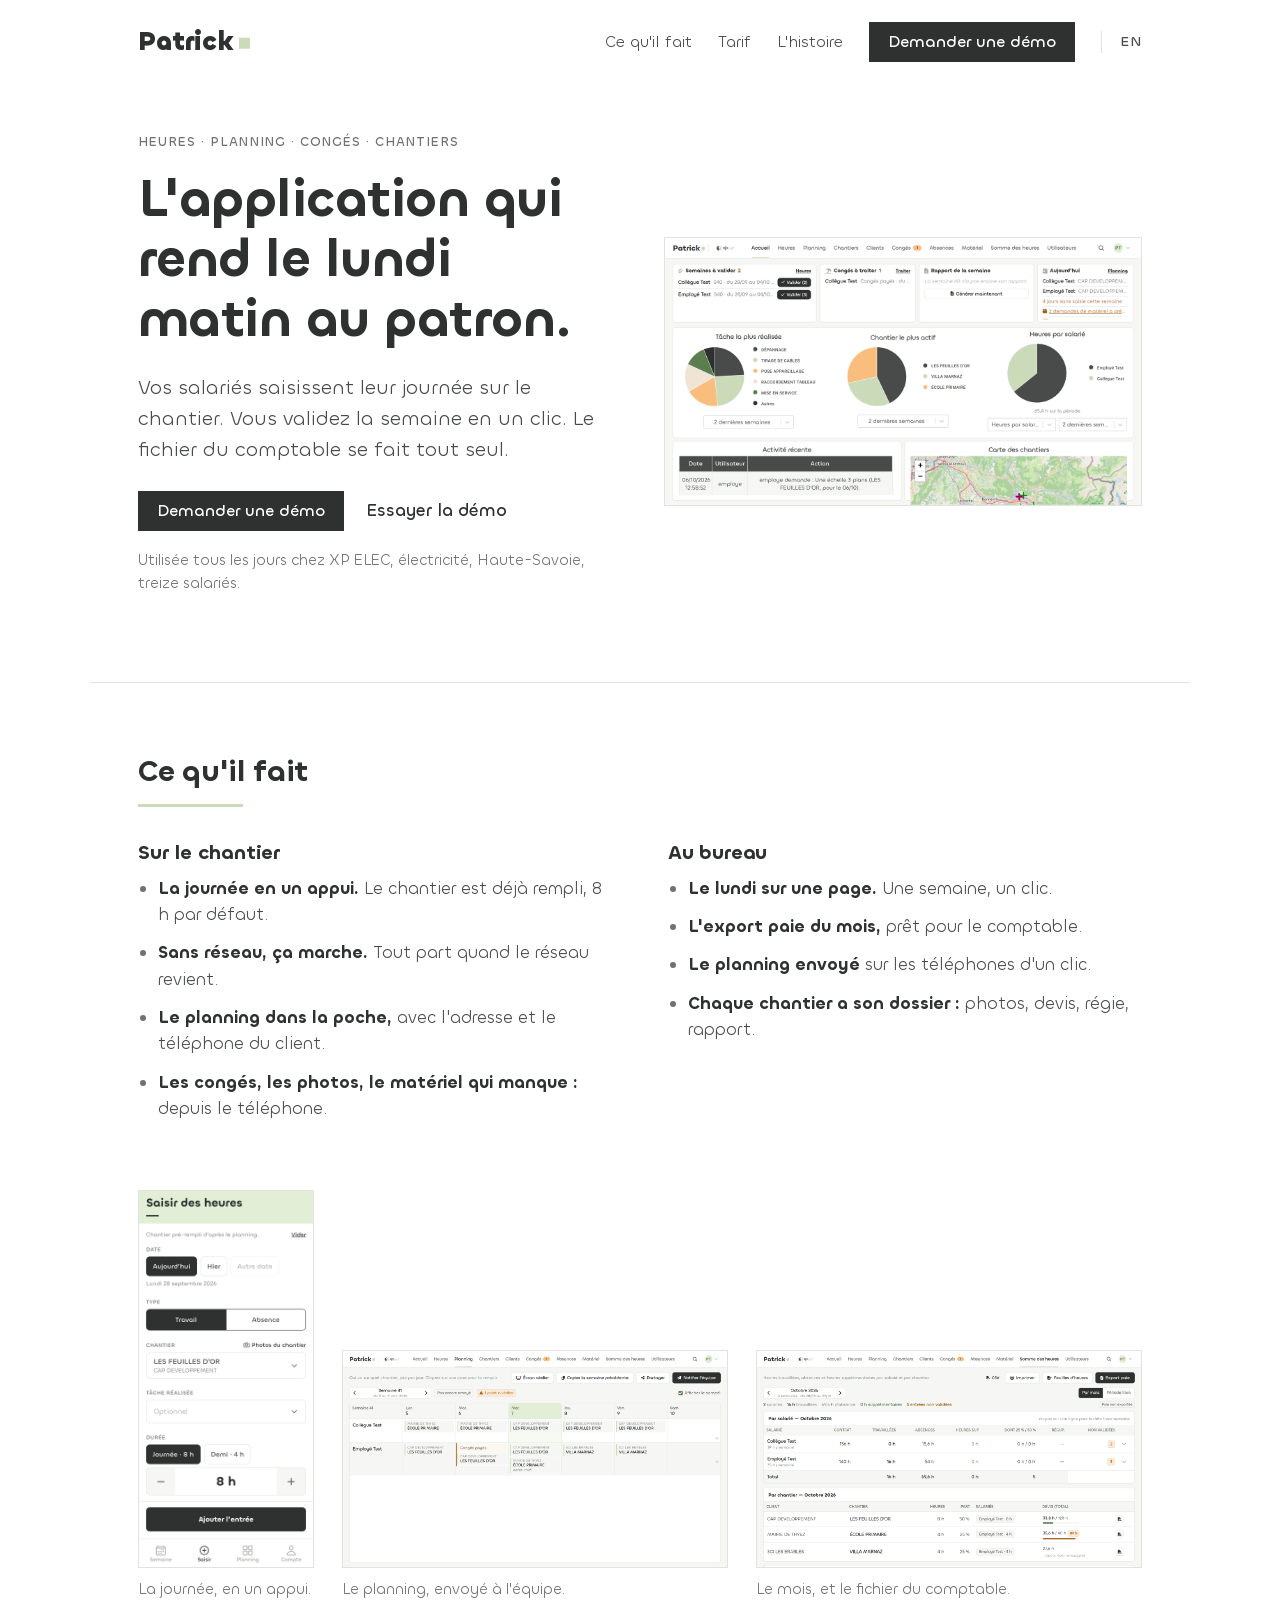
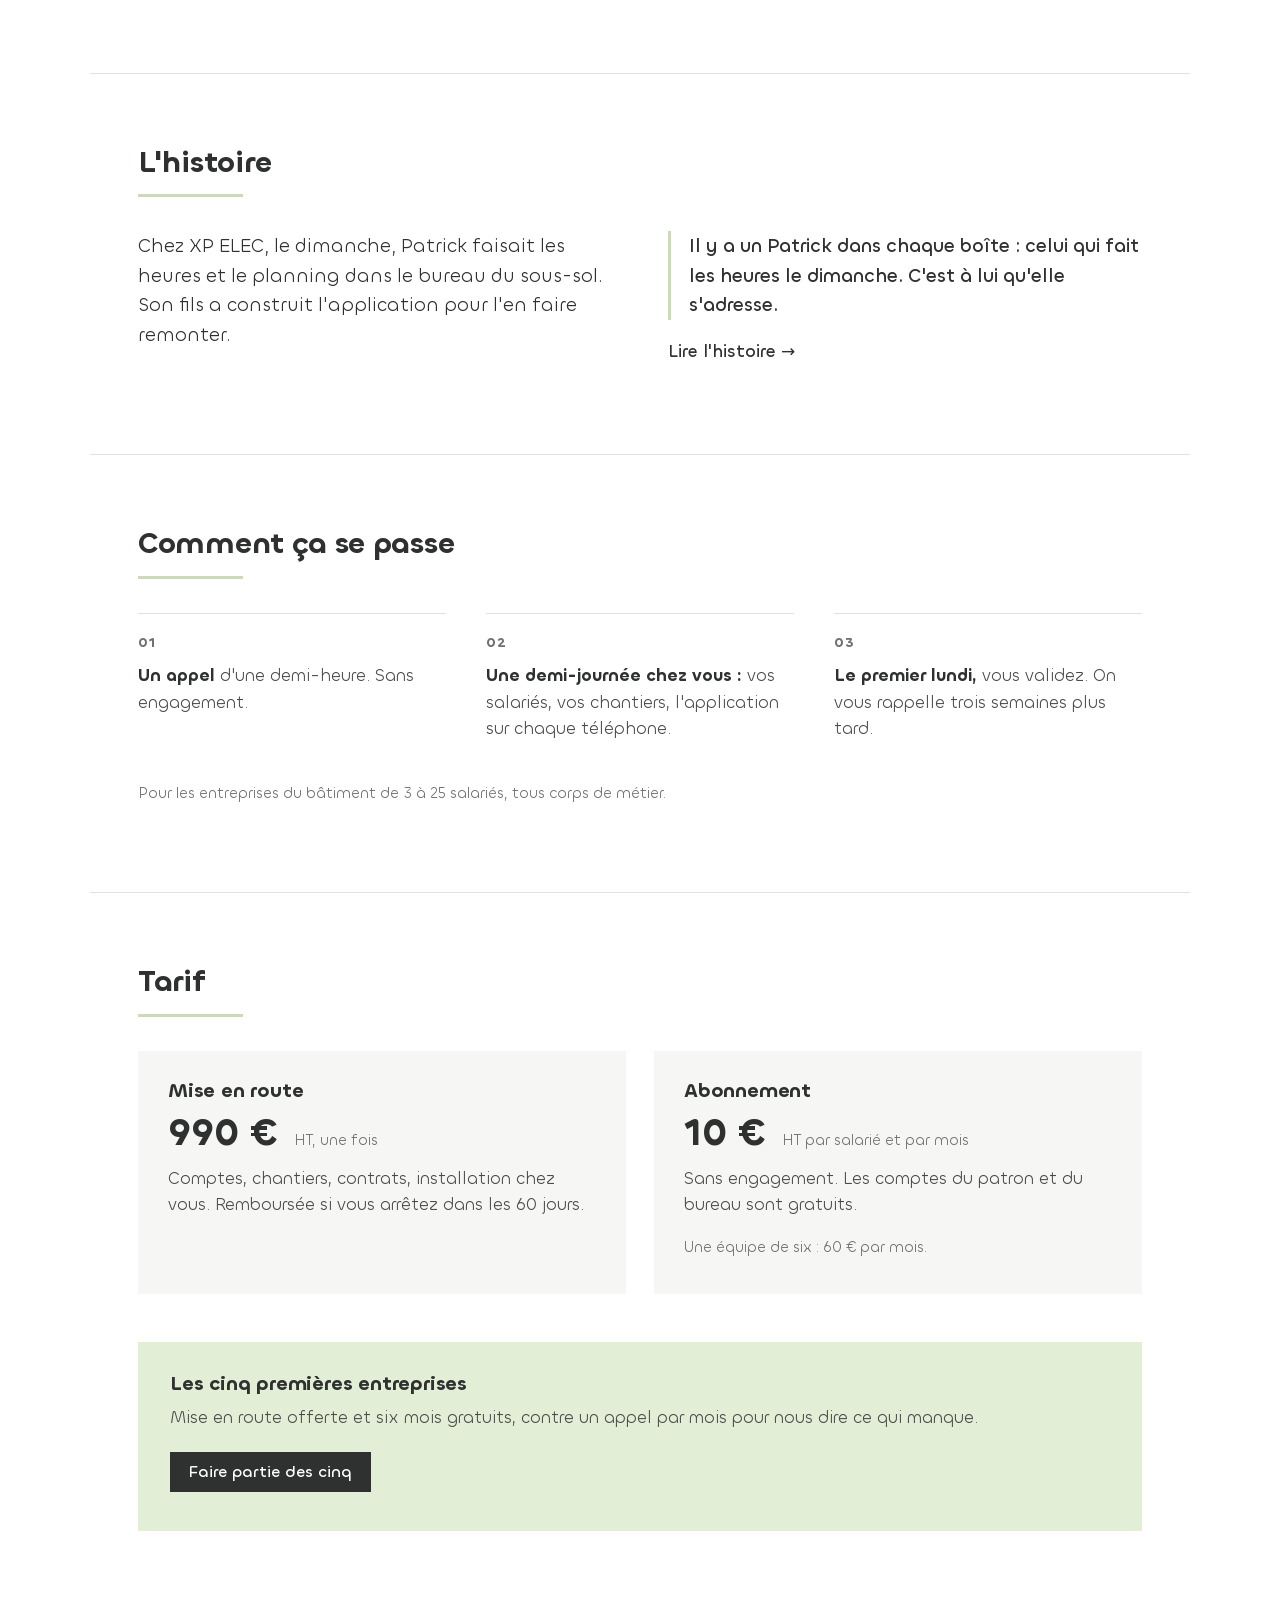
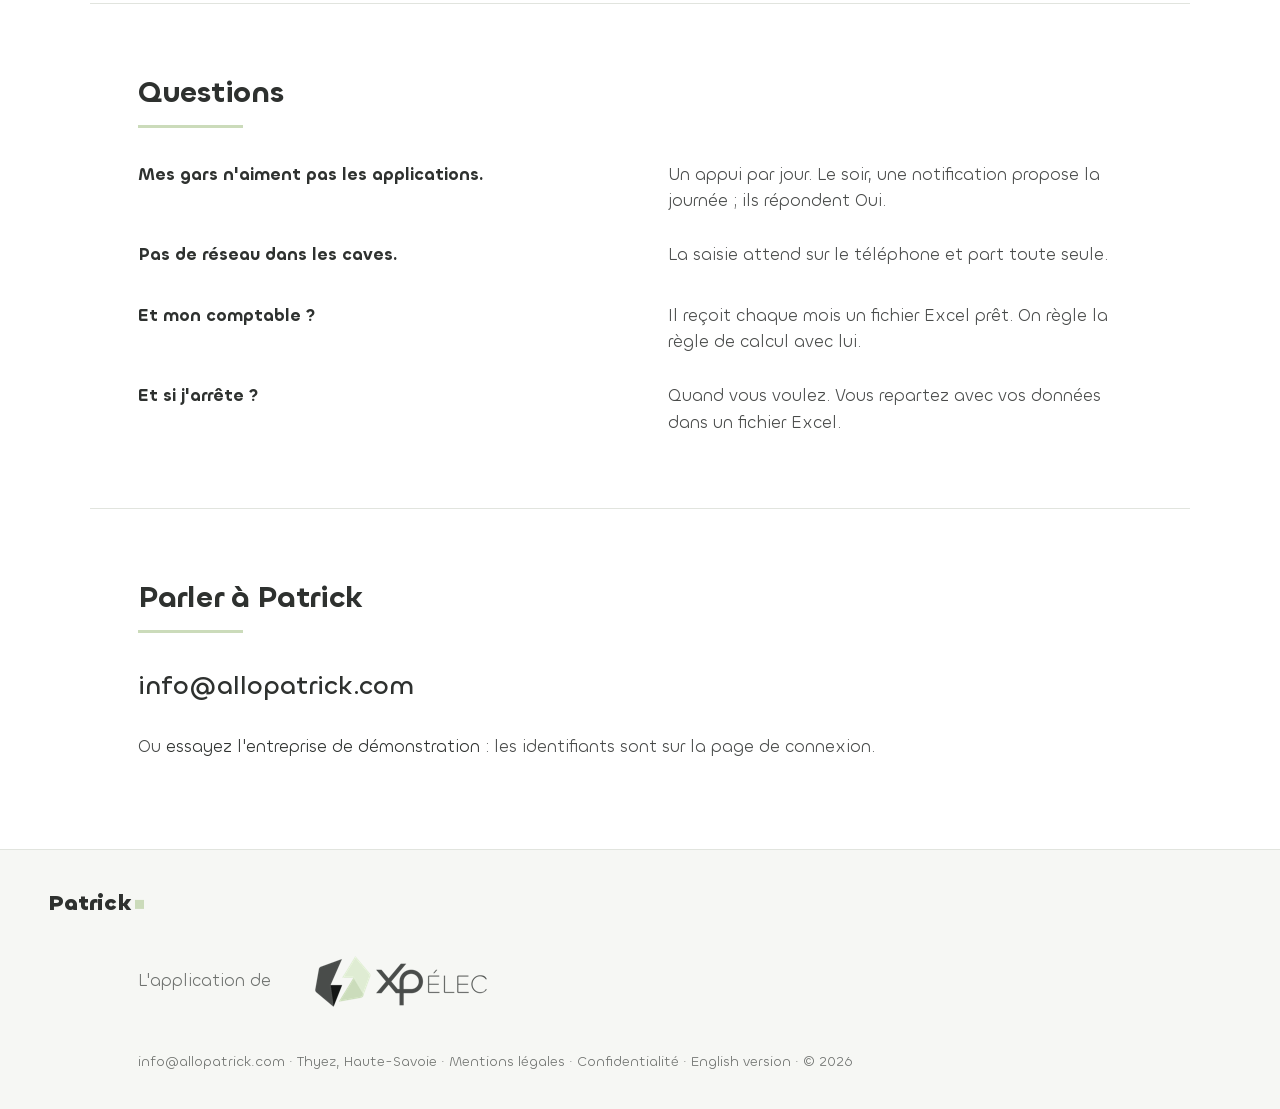
==== commit f84b62e2: "Hero: the computer screenshot alone" ====
--- a/index.html
+++ b/index.html
@@ -46,7 +46,6 @@
   </div>
   <figure class="hero-shots">
     <img class="web" src="img/web_accueil_admin.png" alt="Le lundi matin du patron : semaines à valider, congés à traiter, qui est où" width="1366" height="768" fetchpriority="high">
-    <img class="phone" src="img/app_semaine.png" alt="La semaine d'un électricien sur le téléphone" width="390" height="844">
   </figure>
 </section>
 
--- a/style.css
+++ b/style.css
@@ -81,9 +81,8 @@
 .hero h1 { font-size: clamp(34px, 4.2vw, 52px); }
 .lead { font-size: 20px; margin: 22px 0 26px; }
 .actions { display: flex; align-items: center; gap: 22px; margin-bottom: 18px; }
-.hero-shots { position: relative; margin: 0; }
+.hero-shots { margin: 0; }
 .hero-shots .web { width: 100%; border: 1px solid var(--line); }
-.hero-shots .phone { position: absolute; width: 31%; right: -4%; bottom: -10%; border: 1px solid var(--line); background: var(--white); }
 
 /* Histoire */
 .story-page { border-top: 0; }
@@ -142,8 +141,6 @@
   .top nav { width: 100%; justify-content: flex-start; gap: 18px; flex-wrap: wrap; font-size: 15px; }
   .hero, .cols, .faq dl { grid-template-columns: 1fr; }
   .hero { gap: 36px; padding-top: 28px; }
-  .hero-shots { padding-bottom: 12%; margin-right: 0; }
-  .hero-shots .phone { right: 0; bottom: 0; width: 34%; }
   .cols { gap: 28px; }
   .does .shots { grid-template-columns: 1fr; align-items: start; }
   .does .shots figure:first-child img { width: 60%; }
